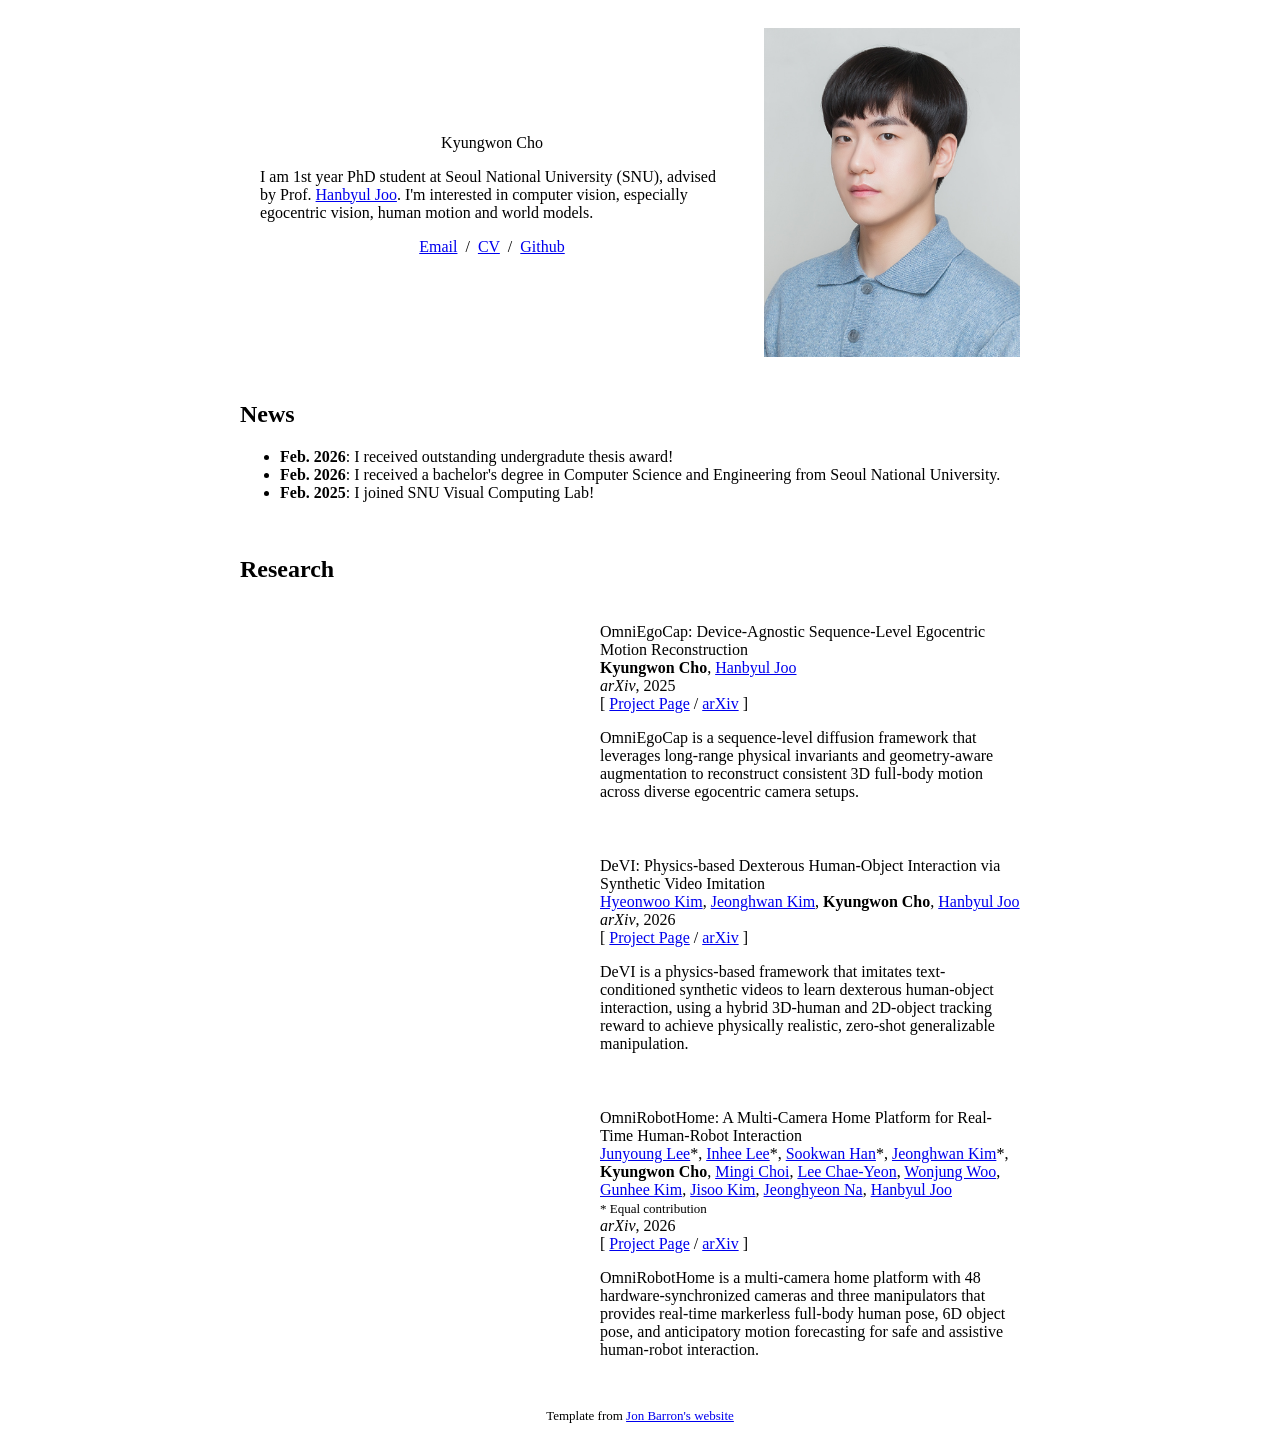
==== index.html @ 8368b90e "Add DeVI and OmniRobotHome to research Add two co-authored preprints (arXiv, 2026) with local teaser" ====
<!doctype html>
<html lang="en">
  <head>
    <meta http-equiv="Content-Type" content="text/html; charset=UTF-8" />

    <title>Kyungwon Cho</title>

    <meta name="author" content="Kyungwon Cho" />
    <meta name="viewport" content="width=device-width, initial-scale=1" />
    <link
      rel="shortcut icon"
      href="images/favicon/favicon.ico"
      type="image/x-icon"
    />
    <link rel="stylesheet" type="text/css" href="stylesheet.css" />
    <meta
      name="google-site-verification"
      content="S3HxSX9xMSOuVLsanDKnbXq0cvkMiFCRkz5KzjUDmPo"
    />

    <!-- Google tag (gtag.js) -->
    <script
      async
      src="https://www.googletagmanager.com/gtag/js?id=G-G4ESLVZ852"
    ></script>
    <script>
      window.dataLayer = window.dataLayer || [];
      function gtag() {
        dataLayer.push(arguments);
      }
      gtag("js", new Date());

      gtag("config", "G-G4ESLVZ852");
    </script>
  </head>

  <body>
    <table
      style="
        width: 100%;
        max-width: 800px;
        border: 0px;
        border-spacing: 0px;
        border-collapse: separate;
        margin-right: auto;
        margin-left: auto;
      "
    >
      <tbody>
        <tr style="padding: 0px">
          <td style="padding: 0px">
            <table
              style="
                width: 100%;
                border: 0px;
                border-spacing: 0px;
                border-collapse: separate;
                margin-right: auto;
                margin-left: auto;
              "
            >
              <tbody>
                <tr style="padding: 0px">
                  <td style="padding: 2.5%; width: 63%; vertical-align: middle">
                    <p class="name" style="text-align: center">Kyungwon Cho</p>
                    <p>
                      I am 1st year PhD student at Seoul National University
                      (SNU), advised by Prof.
                      <a href="https://jhugestar.github.io/">Hanbyul Joo</a>.
                      I'm interested in computer vision, especially egocentric
                      vision, human motion and world models.
                    </p>
                    <p style="text-align: center">
                      <a href="mailto:cscandkswon@snu.ac.kr">Email</a>
                      &nbsp;/&nbsp; <a href="data/CV.pdf">CV</a> &nbsp;/&nbsp;
                      <!-- <a href="https://scholar.google.com/citations?hl=en&user=jktWnL8AAAAJ">Scholar</a> &nbsp;/&nbsp; -->
                      <a href="https://github.com/KyungWonCho">Github</a>
                    </p>
                  </td>
                  <td style="padding: 2.5%; width: 37%; max-width: 37%">
                    <a href="images/KyungwonCho.jpg"
                      ><img
                        style="max-width: 100%"
                        alt="profile photo"
                        src="images/KyungwonCho.jpg"
                        class="hoverZoomLink"
                    /></a>
                  </td>
                </tr>
              </tbody>
            </table>

            <h2>News</h2>
            <ul>
              <li>
                <b>Feb. 2026</b>: I received outstanding undergradute thesis
                award!
              </li>
              <li>
                <b>Feb. 2026</b>: I received a bachelor's degree in Computer
                Science and Engineering from Seoul National University.
              </li>
              <li><b>Feb. 2025</b>: I joined SNU Visual Computing Lab!</li>
            </ul>
            <br />

            <h2>Research</h2>
            <table
              style="
                width: 100%;
                border: 0px;
                border-spacing: 0px;
                border-collapse: separate;
                margin-right: auto;
                margin-left: auto;
              "
            >
              <tr onmouseout="HaMoS_stop()" onmouseover="HaMoS_start()">
                <td style="padding: 20px; width: 25%; vertical-align: middle">
                  <video
                    autoplay
                    muted
                    loop
                    playsinline
                    style="
                      max-width: 300px;
                      border-style: none;
                      border-radius: 8px;
                    "
                  >
                    <source src="images/OmniEgoCap.mp4" type="video/mp4" />
                  </video>
                </td>
                <td style="padding: 20px; width: 75%; vertical-align: middle">
                  <papertitle
                    >OmniEgoCap: Device-Agnostic Sequence-Level Egocentric
                    Motion Reconstruction</papertitle
                  >
                  <br />
                  <strong>Kyungwon Cho</strong>,
                  <a href="https://jhugestar.github.io/">Hanbyul Joo</a>
                  <br />
                  <em>arXiv</em>, 2025<br />
                  [
                  <a href="https://kyungwoncho.github.io/OmniEgoCap"
                    >Project Page</a
                  >
                  /
                  <a href="https://arxiv.org/abs/2512.19283">arXiv</a>
                  ]
                  <br />
                  <p></p>
                  <p>
                    OmniEgoCap is a sequence-level diffusion framework that
                    leverages long-range physical invariants and geometry-aware
                    augmentation to reconstruct consistent 3D full-body motion
                    across diverse egocentric camera setups.
                  </p>
                </td>
              </tr>
              <tr>
                <td style="padding: 20px; width: 25%; vertical-align: middle">
                  <video
                    autoplay
                    muted
                    loop
                    playsinline
                    style="
                      max-width: 300px;
                      border-style: none;
                      border-radius: 8px;
                    "
                  >
                    <source src="images/DeVI.mp4" type="video/mp4" />
                  </video>
                </td>
                <td style="padding: 20px; width: 75%; vertical-align: middle">
                  <papertitle
                    >DeVI: Physics-based Dexterous Human-Object Interaction via
                    Synthetic Video Imitation</papertitle
                  >
                  <br />
                  <a href="https://www.sshowbiz.xyz/">Hyeonwoo Kim</a>,
                  <a href="https://canoneod.github.io/">Jeonghwan Kim</a>,
                  <strong>Kyungwon Cho</strong>,
                  <a href="https://jhugestar.github.io/">Hanbyul Joo</a>
                  <br />
                  <em>arXiv</em>, 2026<br />
                  [
                  <a href="https://snuvclab.github.io/devi/">Project Page</a>
                  /
                  <a href="https://arxiv.org/abs/2604.20841">arXiv</a>
                  ]
                  <br />
                  <p></p>
                  <p>
                    DeVI is a physics-based framework that imitates
                    text-conditioned synthetic videos to learn dexterous
                    human-object interaction, using a hybrid 3D-human and
                    2D-object tracking reward to achieve physically realistic,
                    zero-shot generalizable manipulation.
                  </p>
                </td>
              </tr>
              <tr>
                <td style="padding: 20px; width: 25%; vertical-align: middle">
                  <video
                    autoplay
                    muted
                    loop
                    playsinline
                    style="
                      max-width: 300px;
                      border-style: none;
                      border-radius: 8px;
                    "
                  >
                    <source src="images/OmniRobotHome.mp4" type="video/mp4" />
                  </video>
                </td>
                <td style="padding: 20px; width: 75%; vertical-align: middle">
                  <papertitle
                    >OmniRobotHome: A Multi-Camera Home Platform for Real-Time
                    Human-Robot Interaction</papertitle
                  >
                  <br />
                  <a href="https://junc0ng.github.io/">Junyoung Lee</a>*,
                  <a href="https://sulwon-0516.github.io/">Inhee Lee</a>*,
                  <a href="https://jellyheadandrew.github.io/">Sookwan Han</a>*,
                  <a href="https://canoneod.github.io/">Jeonghwan Kim</a>*,
                  <strong>Kyungwon Cho</strong>,
                  <a href="https://willi19.github.io/">Mingi Choi</a>,
                  <a href="https://chae0382.github.io/">Lee Chae-Yeon</a>,
                  <a href="https://wonjungwoo.github.io/">Wonjung Woo</a>,
                  <a href="https://gunhee1113.github.io/">Gunhee Kim</a>,
                  <a href="https://jlogkim.github.io/">Jisoo Kim</a>,
                  <a href="https://nagooon.github.io/">Jeonghyeon Na</a>,
                  <a href="https://jhugestar.github.io/">Hanbyul Joo</a>
                  <br />
                  <span style="font-size: small">* Equal contribution</span>
                  <br />
                  <em>arXiv</em>, 2026<br />
                  [
                  <a href="https://junc0ng.github.io/omnirobothome/"
                    >Project Page</a
                  >
                  /
                  <a href="https://arxiv.org/abs/2604.28197">arXiv</a>
                  ]
                  <br />
                  <p></p>
                  <p>
                    OmniRobotHome is a multi-camera home platform with 48
                    hardware-synchronized cameras and three manipulators that
                    provides real-time markerless full-body human pose, 6D
                    object pose, and anticipatory motion forecasting for safe
                    and assistive human-robot interaction.
                  </p>
                </td>
              </tr>
            </table>
          </td>
        </tr>
      </tbody>
    </table>

    <table
      style="
        width: 100%;
        border: 0px;
        border-spacing: 0px;
        border-collapse: separate;
        margin-right: auto;
        margin-left: auto;
      "
    >
      <tbody>
        <p style="text-align: center; font-size: small">
          Template from
          <a style="font-size: small" href="https://jonbarron.info"
            >Jon Barron's website</a
          >
        </p>
      </tbody>
    </table>
  </body>
</html>
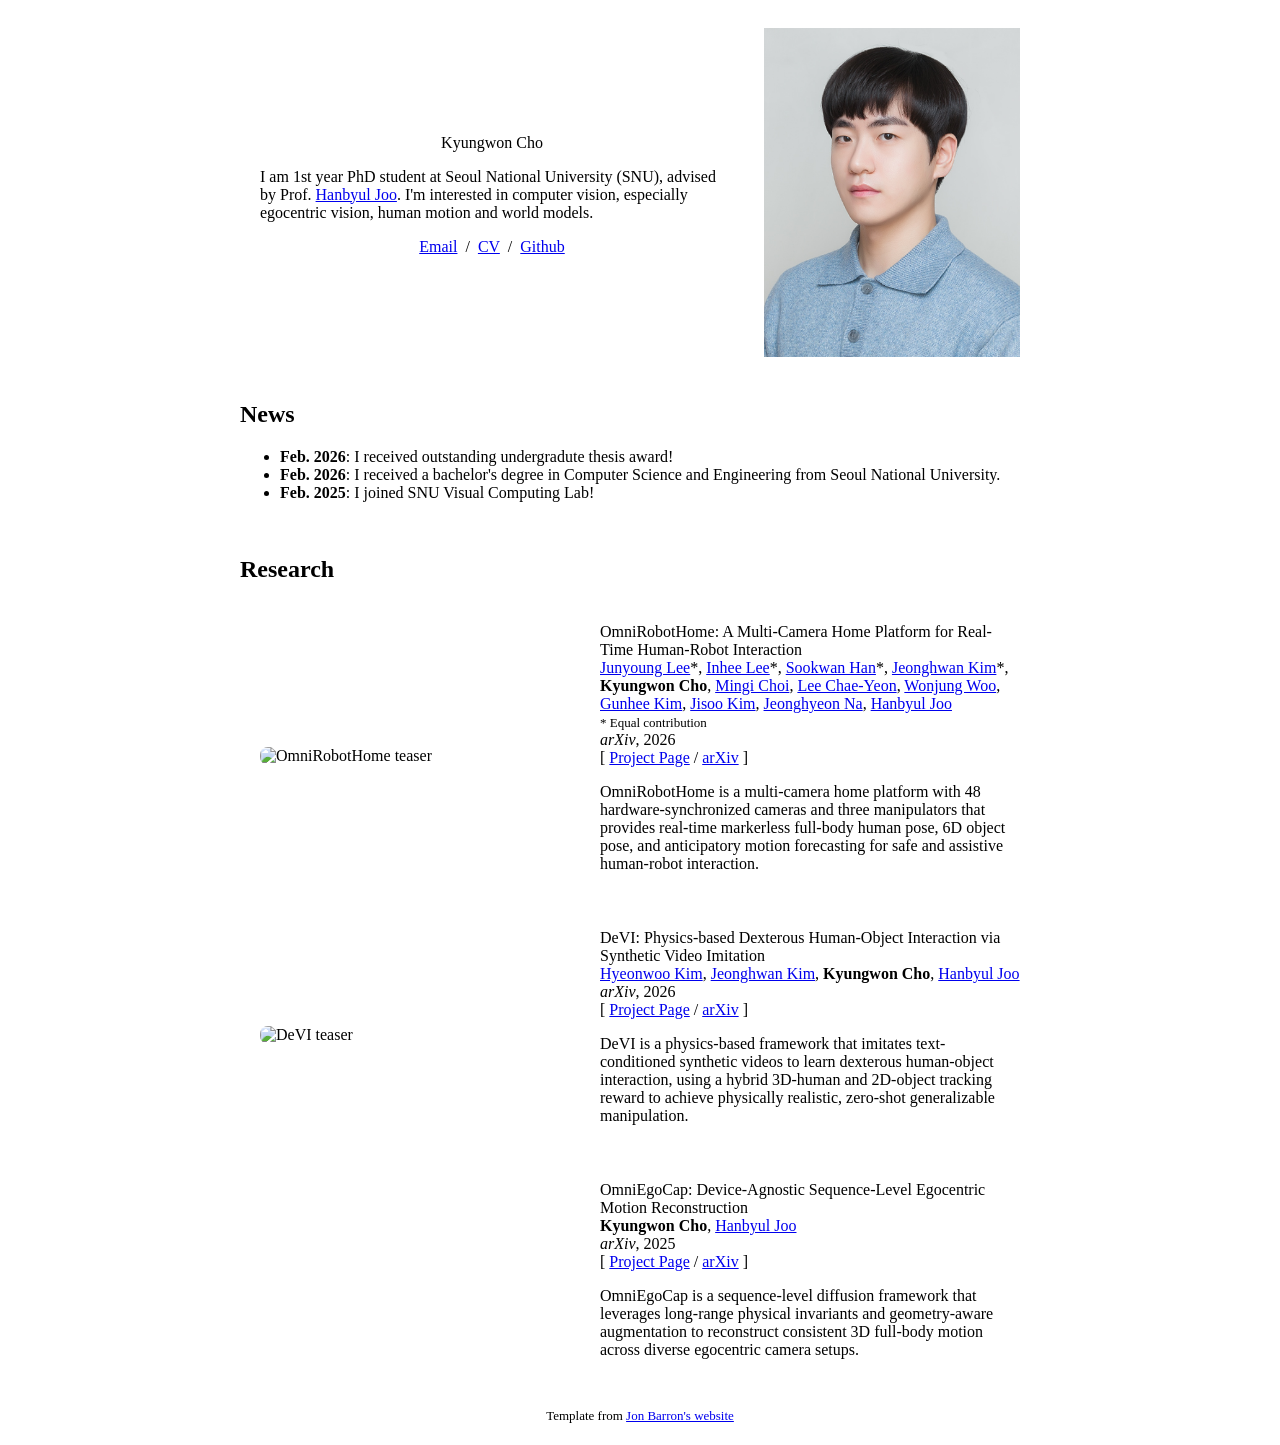
==== commit 6c731e6c: "Use authors' teaser GIFs and reverse-chronological order Replace DeVI/OmniRobotHome teasers with the" ====
--- a/index.html
+++ b/index.html
@@ -115,46 +115,95 @@
                 margin-left: auto;
               "
             >
-              <tr onmouseout="HaMoS_stop()" onmouseover="HaMoS_start()">
+              <tr>
                 <td style="padding: 20px; width: 25%; vertical-align: middle">
-                  <video
-                    autoplay
-                    muted
-                    loop
-                    playsinline
+                  <img
+                    src="images/OmniRobotHome.gif"
+                    alt="OmniRobotHome teaser"
                     style="
                       max-width: 300px;
                       border-style: none;
                       border-radius: 8px;
                     "
-                  >
-                    <source src="images/OmniEgoCap.mp4" type="video/mp4" />
-                  </video>
+                  />
                 </td>
                 <td style="padding: 20px; width: 75%; vertical-align: middle">
                   <papertitle
-                    >OmniEgoCap: Device-Agnostic Sequence-Level Egocentric
-                    Motion Reconstruction</papertitle
-                  >
-                  <br />
+                    >OmniRobotHome: A Multi-Camera Home Platform for Real-Time
+                    Human-Robot Interaction</papertitle
+                  >
+                  <br />
+                  <a href="https://junc0ng.github.io/">Junyoung Lee</a>*,
+                  <a href="https://sulwon-0516.github.io/">Inhee Lee</a>*,
+                  <a href="https://jellyheadandrew.github.io/">Sookwan Han</a>*,
+                  <a href="https://canoneod.github.io/">Jeonghwan Kim</a>*,
+                  <strong>Kyungwon Cho</strong>,
+                  <a href="https://willi19.github.io/">Mingi Choi</a>,
+                  <a href="https://chae0382.github.io/">Lee Chae-Yeon</a>,
+                  <a href="https://wonjungwoo.github.io/">Wonjung Woo</a>,
+                  <a href="https://gunhee1113.github.io/">Gunhee Kim</a>,
+                  <a href="https://jlogkim.github.io/">Jisoo Kim</a>,
+                  <a href="https://nagooon.github.io/">Jeonghyeon Na</a>,
+                  <a href="https://jhugestar.github.io/">Hanbyul Joo</a>
+                  <br />
+                  <span style="font-size: small">* Equal contribution</span>
+                  <br />
+                  <em>arXiv</em>, 2026<br />
+                  [
+                  <a href="https://junc0ng.github.io/omnirobothome/"
+                    >Project Page</a
+                  >
+                  /
+                  <a href="https://arxiv.org/abs/2604.28197">arXiv</a>
+                  ]
+                  <br />
+                  <p></p>
+                  <p>
+                    OmniRobotHome is a multi-camera home platform with 48
+                    hardware-synchronized cameras and three manipulators that
+                    provides real-time markerless full-body human pose, 6D
+                    object pose, and anticipatory motion forecasting for safe
+                    and assistive human-robot interaction.
+                  </p>
+                </td>
+              </tr>
+              <tr>
+                <td style="padding: 20px; width: 25%; vertical-align: middle">
+                  <img
+                    src="images/DeVI.gif"
+                    alt="DeVI teaser"
+                    style="
+                      max-width: 300px;
+                      border-style: none;
+                      border-radius: 8px;
+                    "
+                  />
+                </td>
+                <td style="padding: 20px; width: 75%; vertical-align: middle">
+                  <papertitle
+                    >DeVI: Physics-based Dexterous Human-Object Interaction via
+                    Synthetic Video Imitation</papertitle
+                  >
+                  <br />
+                  <a href="https://www.sshowbiz.xyz/">Hyeonwoo Kim</a>,
+                  <a href="https://canoneod.github.io/">Jeonghwan Kim</a>,
                   <strong>Kyungwon Cho</strong>,
                   <a href="https://jhugestar.github.io/">Hanbyul Joo</a>
                   <br />
-                  <em>arXiv</em>, 2025<br />
+                  <em>arXiv</em>, 2026<br />
                   [
-                  <a href="https://kyungwoncho.github.io/OmniEgoCap"
-                    >Project Page</a
-                  >
+                  <a href="https://snuvclab.github.io/devi/">Project Page</a>
                   /
-                  <a href="https://arxiv.org/abs/2512.19283">arXiv</a>
+                  <a href="https://arxiv.org/abs/2604.20841">arXiv</a>
                   ]
                   <br />
                   <p></p>
                   <p>
-                    OmniEgoCap is a sequence-level diffusion framework that
-                    leverages long-range physical invariants and geometry-aware
-                    augmentation to reconstruct consistent 3D full-body motion
-                    across diverse egocentric camera setups.
+                    DeVI is a physics-based framework that imitates
+                    text-conditioned synthetic videos to learn dexterous
+                    human-object interaction, using a hybrid 3D-human and
+                    2D-object tracking reward to achieve physically realistic,
+                    zero-shot generalizable manipulation.
                   </p>
                 </td>
               </tr>
@@ -171,90 +220,33 @@
                       border-radius: 8px;
                     "
                   >
-                    <source src="images/DeVI.mp4" type="video/mp4" />
+                    <source src="images/OmniEgoCap.mp4" type="video/mp4" />
                   </video>
                 </td>
                 <td style="padding: 20px; width: 75%; vertical-align: middle">
                   <papertitle
-                    >DeVI: Physics-based Dexterous Human-Object Interaction via
-                    Synthetic Video Imitation</papertitle
-                  >
-                  <br />
-                  <a href="https://www.sshowbiz.xyz/">Hyeonwoo Kim</a>,
-                  <a href="https://canoneod.github.io/">Jeonghwan Kim</a>,
+                    >OmniEgoCap: Device-Agnostic Sequence-Level Egocentric
+                    Motion Reconstruction</papertitle
+                  >
+                  <br />
                   <strong>Kyungwon Cho</strong>,
                   <a href="https://jhugestar.github.io/">Hanbyul Joo</a>
                   <br />
-                  <em>arXiv</em>, 2026<br />
+                  <em>arXiv</em>, 2025<br />
                   [
-                  <a href="https://snuvclab.github.io/devi/">Project Page</a>
+                  <a href="https://kyungwoncho.github.io/OmniEgoCap"
+                    >Project Page</a
+                  >
                   /
-                  <a href="https://arxiv.org/abs/2604.20841">arXiv</a>
+                  <a href="https://arxiv.org/abs/2512.19283">arXiv</a>
                   ]
                   <br />
                   <p></p>
                   <p>
-                    DeVI is a physics-based framework that imitates
-                    text-conditioned synthetic videos to learn dexterous
-                    human-object interaction, using a hybrid 3D-human and
-                    2D-object tracking reward to achieve physically realistic,
-                    zero-shot generalizable manipulation.
-                  </p>
-                </td>
-              </tr>
-              <tr>
-                <td style="padding: 20px; width: 25%; vertical-align: middle">
-                  <video
-                    autoplay
-                    muted
-                    loop
-                    playsinline
-                    style="
-                      max-width: 300px;
-                      border-style: none;
-                      border-radius: 8px;
-                    "
-                  >
-                    <source src="images/OmniRobotHome.mp4" type="video/mp4" />
-                  </video>
-                </td>
-                <td style="padding: 20px; width: 75%; vertical-align: middle">
-                  <papertitle
-                    >OmniRobotHome: A Multi-Camera Home Platform for Real-Time
-                    Human-Robot Interaction</papertitle
-                  >
-                  <br />
-                  <a href="https://junc0ng.github.io/">Junyoung Lee</a>*,
-                  <a href="https://sulwon-0516.github.io/">Inhee Lee</a>*,
-                  <a href="https://jellyheadandrew.github.io/">Sookwan Han</a>*,
-                  <a href="https://canoneod.github.io/">Jeonghwan Kim</a>*,
-                  <strong>Kyungwon Cho</strong>,
-                  <a href="https://willi19.github.io/">Mingi Choi</a>,
-                  <a href="https://chae0382.github.io/">Lee Chae-Yeon</a>,
-                  <a href="https://wonjungwoo.github.io/">Wonjung Woo</a>,
-                  <a href="https://gunhee1113.github.io/">Gunhee Kim</a>,
-                  <a href="https://jlogkim.github.io/">Jisoo Kim</a>,
-                  <a href="https://nagooon.github.io/">Jeonghyeon Na</a>,
-                  <a href="https://jhugestar.github.io/">Hanbyul Joo</a>
-                  <br />
-                  <span style="font-size: small">* Equal contribution</span>
-                  <br />
-                  <em>arXiv</em>, 2026<br />
-                  [
-                  <a href="https://junc0ng.github.io/omnirobothome/"
-                    >Project Page</a
-                  >
-                  /
-                  <a href="https://arxiv.org/abs/2604.28197">arXiv</a>
-                  ]
-                  <br />
-                  <p></p>
-                  <p>
-                    OmniRobotHome is a multi-camera home platform with 48
-                    hardware-synchronized cameras and three manipulators that
-                    provides real-time markerless full-body human pose, 6D
-                    object pose, and anticipatory motion forecasting for safe
-                    and assistive human-robot interaction.
+                    OmniEgoCap is a sequence-level diffusion framework that
+                    leverages long-range physical invariants and geometry-aware
+                    augmentation to reconstruct consistent 3D full-body motion
+                    across diverse egocentric camera setups.
                   </p>
                 </td>
               </tr>
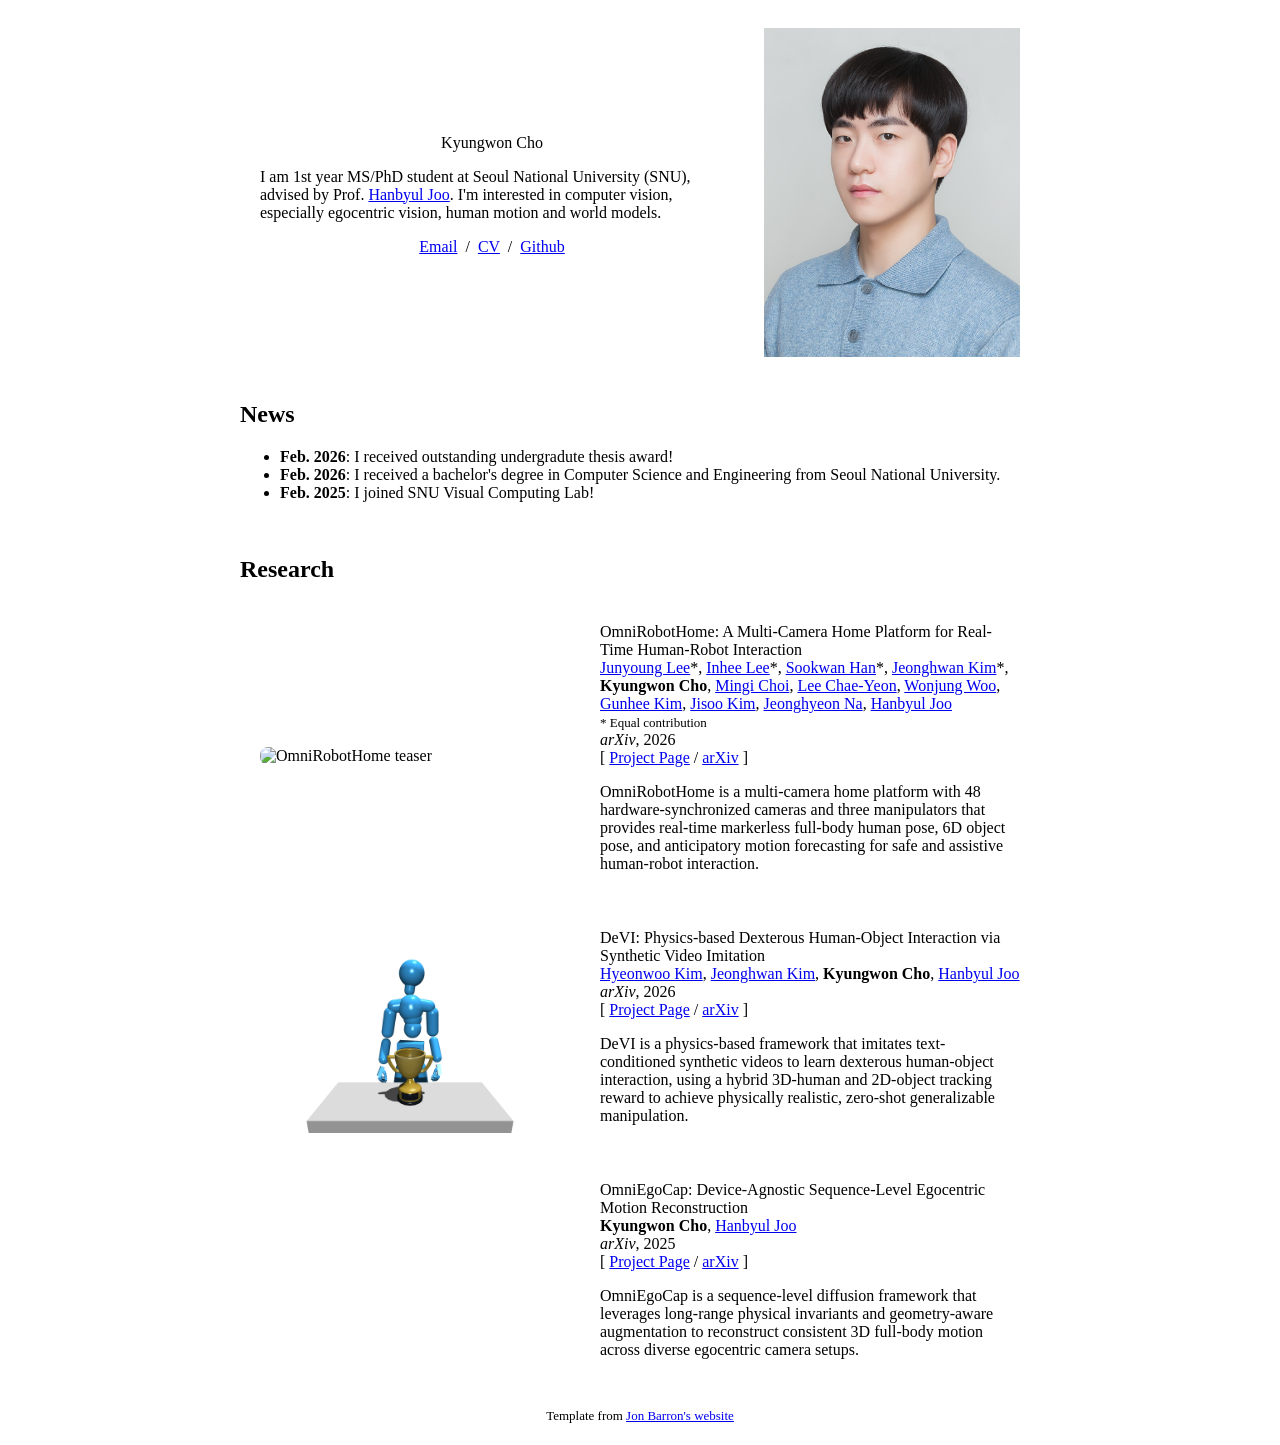
==== commit dc8a4769: "index.html 업데이트" ====
--- a/index.html
+++ b/index.html
@@ -64,7 +64,7 @@
                   <td style="padding: 2.5%; width: 63%; vertical-align: middle">
                     <p class="name" style="text-align: center">Kyungwon Cho</p>
                     <p>
-                      I am 1st year PhD student at Seoul National University
+                      I am 1st year MS/PhD student at Seoul National University
                       (SNU), advised by Prof.
                       <a href="https://jhugestar.github.io/">Hanbyul Joo</a>.
                       I'm interested in computer vision, especially egocentric
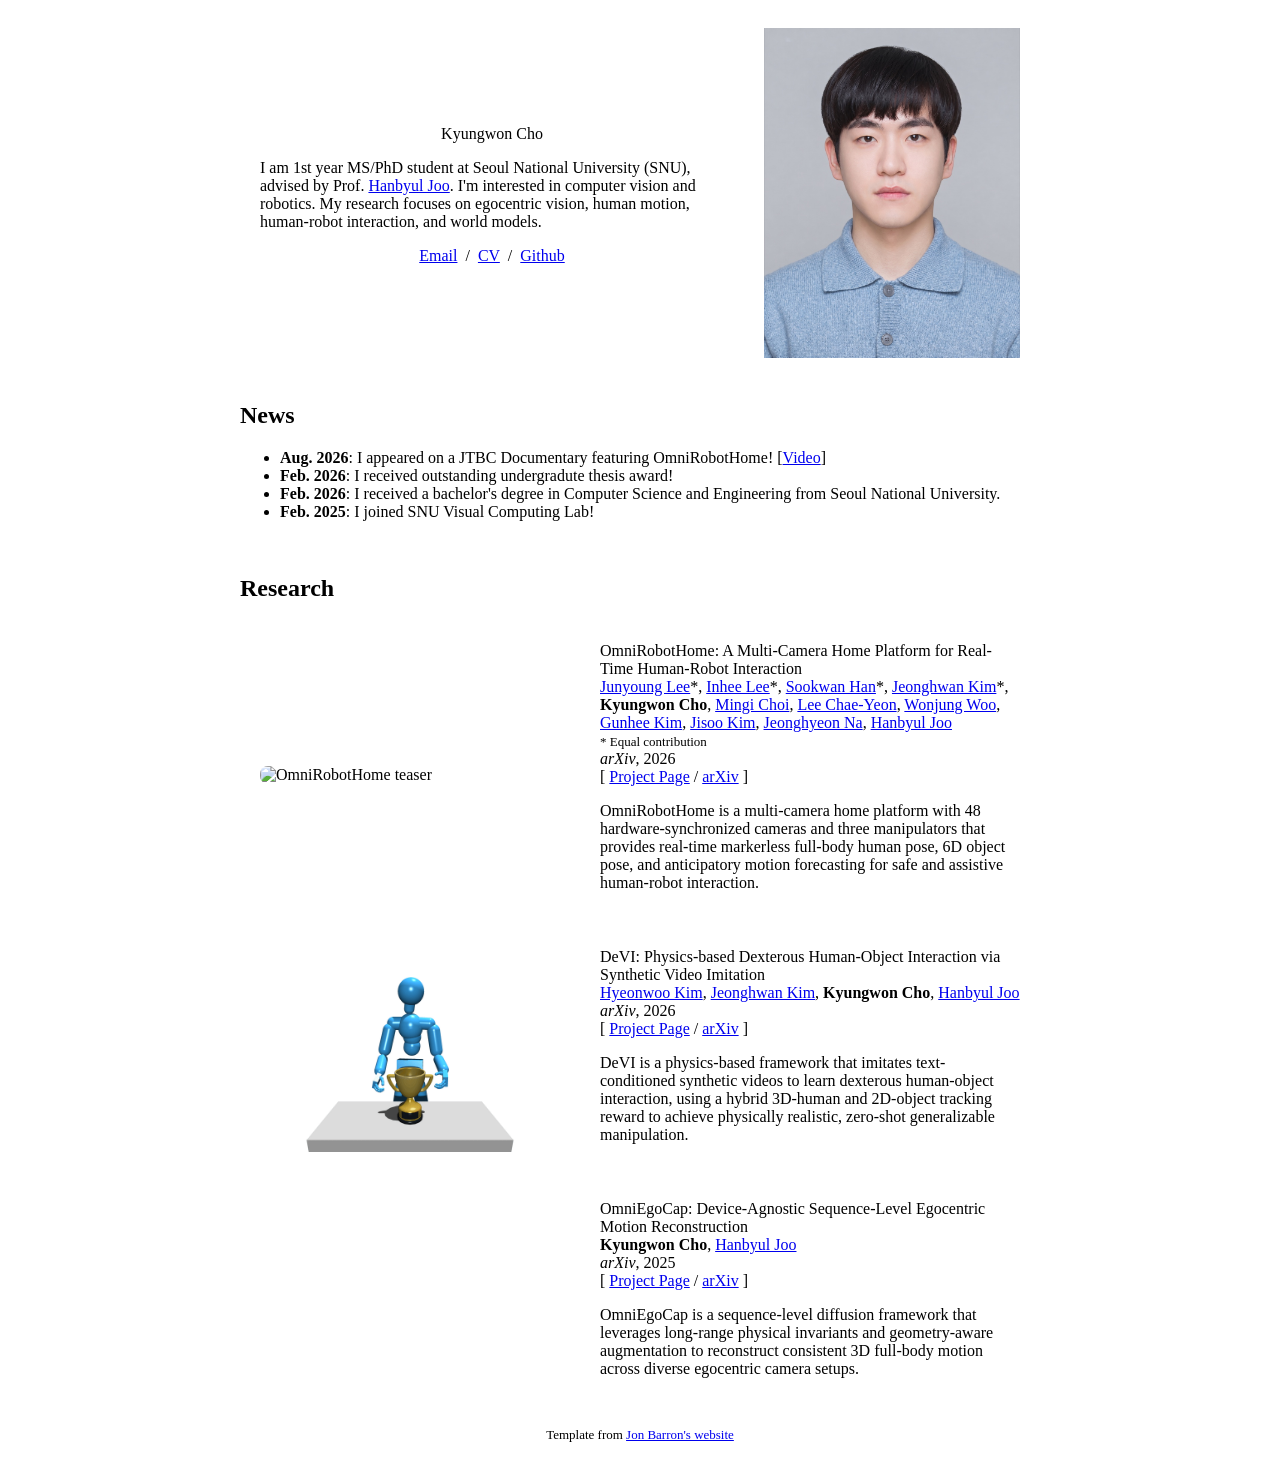
==== commit b4bf39e1: "update CV" ====
--- a/index.html
+++ b/index.html
@@ -67,8 +67,9 @@
                       I am 1st year MS/PhD student at Seoul National University
                       (SNU), advised by Prof.
                       <a href="https://jhugestar.github.io/">Hanbyul Joo</a>.
-                      I'm interested in computer vision, especially egocentric
-                      vision, human motion and world models.
+                      I'm interested in computer vision and robotics.
+                      My research focuses on egocentric vision, human motion,
+                      human-robot interaction, and world models.
                     </p>
                     <p style="text-align: center">
                       <a href="mailto:cscandkswon@snu.ac.kr">Email</a>
@@ -92,6 +93,11 @@
 
             <h2>News</h2>
             <ul>
+              <li>
+                <b>Aug. 2026</b>: I appeared on a JTBC Documentary featuring
+                OmniRobotHome!
+                [<a href="https://www.youtube.com/watch?v=rhQsB5vjb7A">Video</a>]
+              </li>
               <li>
                 <b>Feb. 2026</b>: I received outstanding undergradute thesis
                 award!
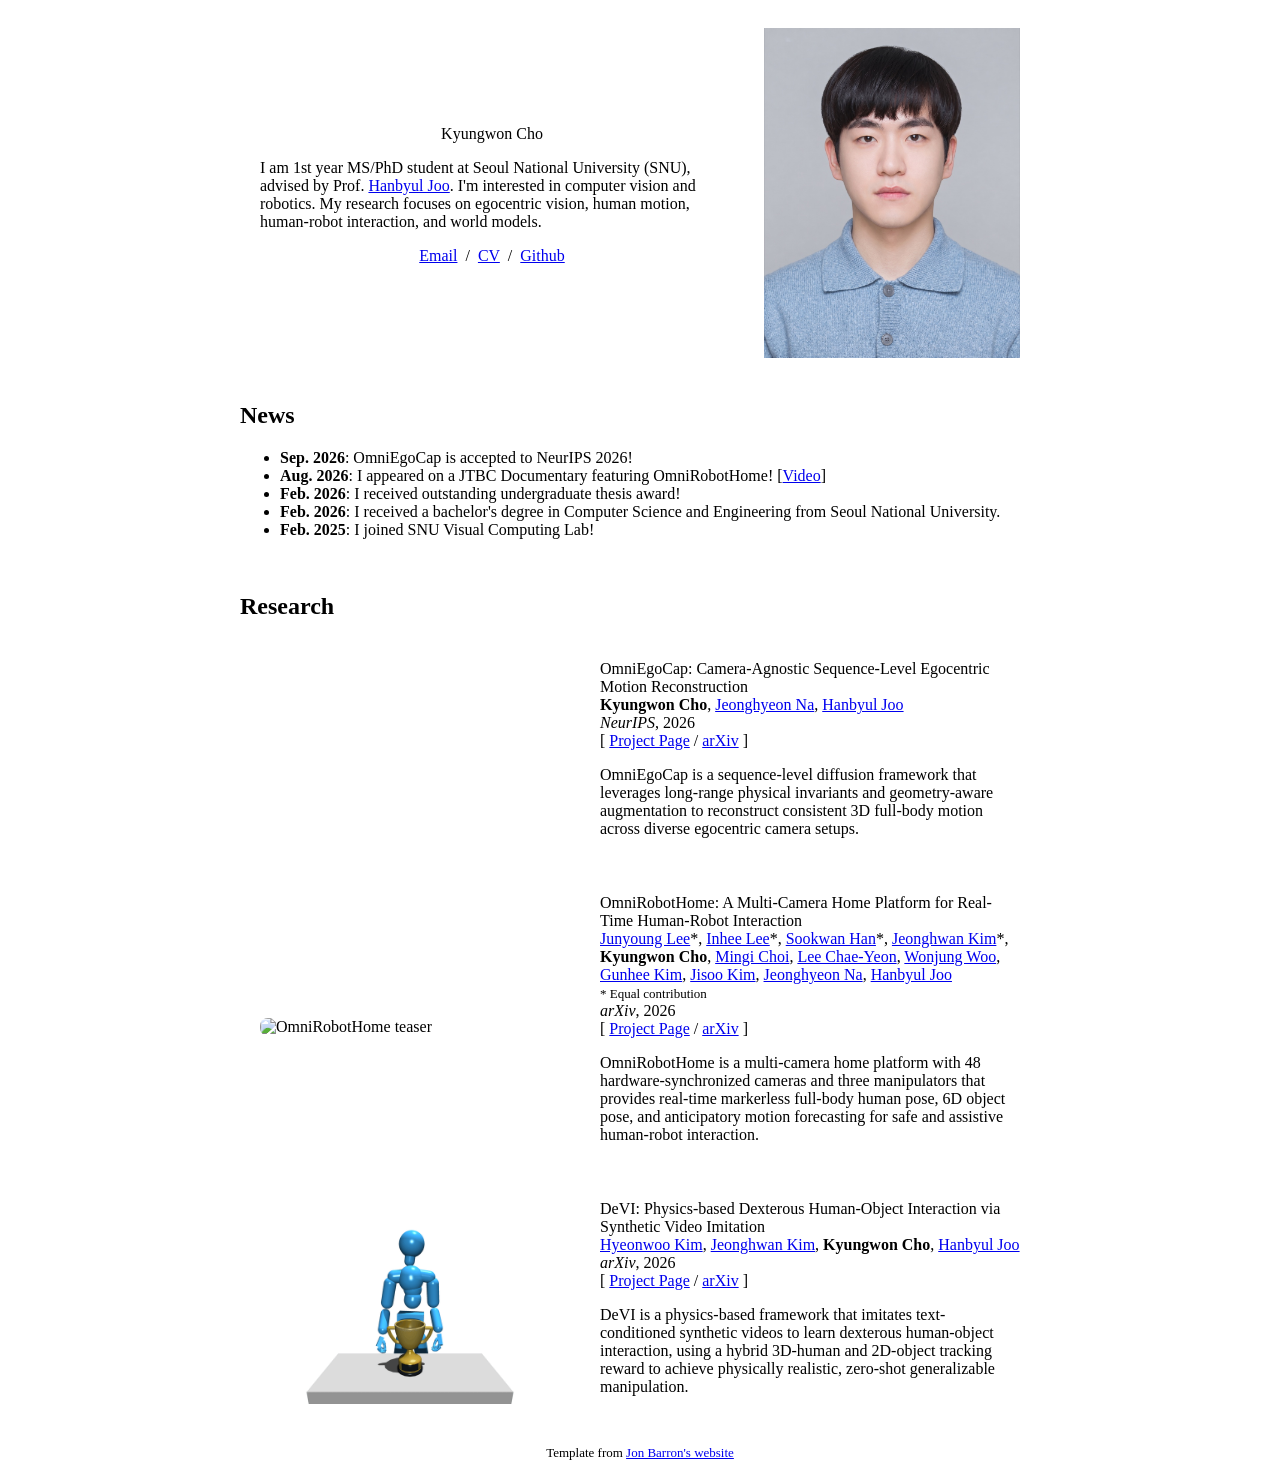
==== commit 8eaf05dd: "OmniEgoCap NeurIPS 2026, update CV" ====
--- a/index.html
+++ b/index.html
@@ -94,12 +94,15 @@
             <h2>News</h2>
             <ul>
               <li>
+                <b>Sep. 2026</b>: OmniEgoCap is accepted to NeurIPS 2026!
+              </li>
+              <li>
                 <b>Aug. 2026</b>: I appeared on a JTBC Documentary featuring
                 OmniRobotHome!
                 [<a href="https://www.youtube.com/watch?v=rhQsB5vjb7A">Video</a>]
               </li>
               <li>
-                <b>Feb. 2026</b>: I received outstanding undergradute thesis
+                <b>Feb. 2026</b>: I received outstanding undergraduate thesis
                 award!
               </li>
               <li>
@@ -123,6 +126,50 @@
             >
               <tr>
                 <td style="padding: 20px; width: 25%; vertical-align: middle">
+                  <video
+                    autoplay
+                    muted
+                    loop
+                    playsinline
+                    style="
+                      max-width: 300px;
+                      border-style: none;
+                      border-radius: 8px;
+                    "
+                  >
+                    <source src="images/OmniEgoCap.mp4" type="video/mp4" />
+                  </video>
+                </td>
+                <td style="padding: 20px; width: 75%; vertical-align: middle">
+                  <papertitle
+                    >OmniEgoCap: Camera-Agnostic Sequence-Level Egocentric
+                    Motion Reconstruction</papertitle
+                  >
+                  <br />
+                  <strong>Kyungwon Cho</strong>,
+                  <a href="https://nagooon.github.io/">Jeonghyeon Na</a>,
+                  <a href="https://jhugestar.github.io/">Hanbyul Joo</a>
+                  <br />
+                  <em>NeurIPS</em>, 2026<br />
+                  [
+                  <a href="https://kyungwoncho.github.io/OmniEgoCap"
+                    >Project Page</a
+                  >
+                  /
+                  <a href="https://arxiv.org/abs/2512.19283">arXiv</a>
+                  ]
+                  <br />
+                  <p></p>
+                  <p>
+                    OmniEgoCap is a sequence-level diffusion framework that
+                    leverages long-range physical invariants and geometry-aware
+                    augmentation to reconstruct consistent 3D full-body motion
+                    across diverse egocentric camera setups.
+                  </p>
+                </td>
+              </tr>
+              <tr>
+                <td style="padding: 20px; width: 25%; vertical-align: middle">
                   <img
                     src="images/OmniRobotHome.gif"
                     alt="OmniRobotHome teaser"
@@ -210,49 +257,6 @@
                     human-object interaction, using a hybrid 3D-human and
                     2D-object tracking reward to achieve physically realistic,
                     zero-shot generalizable manipulation.
-                  </p>
-                </td>
-              </tr>
-              <tr>
-                <td style="padding: 20px; width: 25%; vertical-align: middle">
-                  <video
-                    autoplay
-                    muted
-                    loop
-                    playsinline
-                    style="
-                      max-width: 300px;
-                      border-style: none;
-                      border-radius: 8px;
-                    "
-                  >
-                    <source src="images/OmniEgoCap.mp4" type="video/mp4" />
-                  </video>
-                </td>
-                <td style="padding: 20px; width: 75%; vertical-align: middle">
-                  <papertitle
-                    >OmniEgoCap: Device-Agnostic Sequence-Level Egocentric
-                    Motion Reconstruction</papertitle
-                  >
-                  <br />
-                  <strong>Kyungwon Cho</strong>,
-                  <a href="https://jhugestar.github.io/">Hanbyul Joo</a>
-                  <br />
-                  <em>arXiv</em>, 2025<br />
-                  [
-                  <a href="https://kyungwoncho.github.io/OmniEgoCap"
-                    >Project Page</a
-                  >
-                  /
-                  <a href="https://arxiv.org/abs/2512.19283">arXiv</a>
-                  ]
-                  <br />
-                  <p></p>
-                  <p>
-                    OmniEgoCap is a sequence-level diffusion framework that
-                    leverages long-range physical invariants and geometry-aware
-                    augmentation to reconstruct consistent 3D full-body motion
-                    across diverse egocentric camera setups.
                   </p>
                 </td>
               </tr>
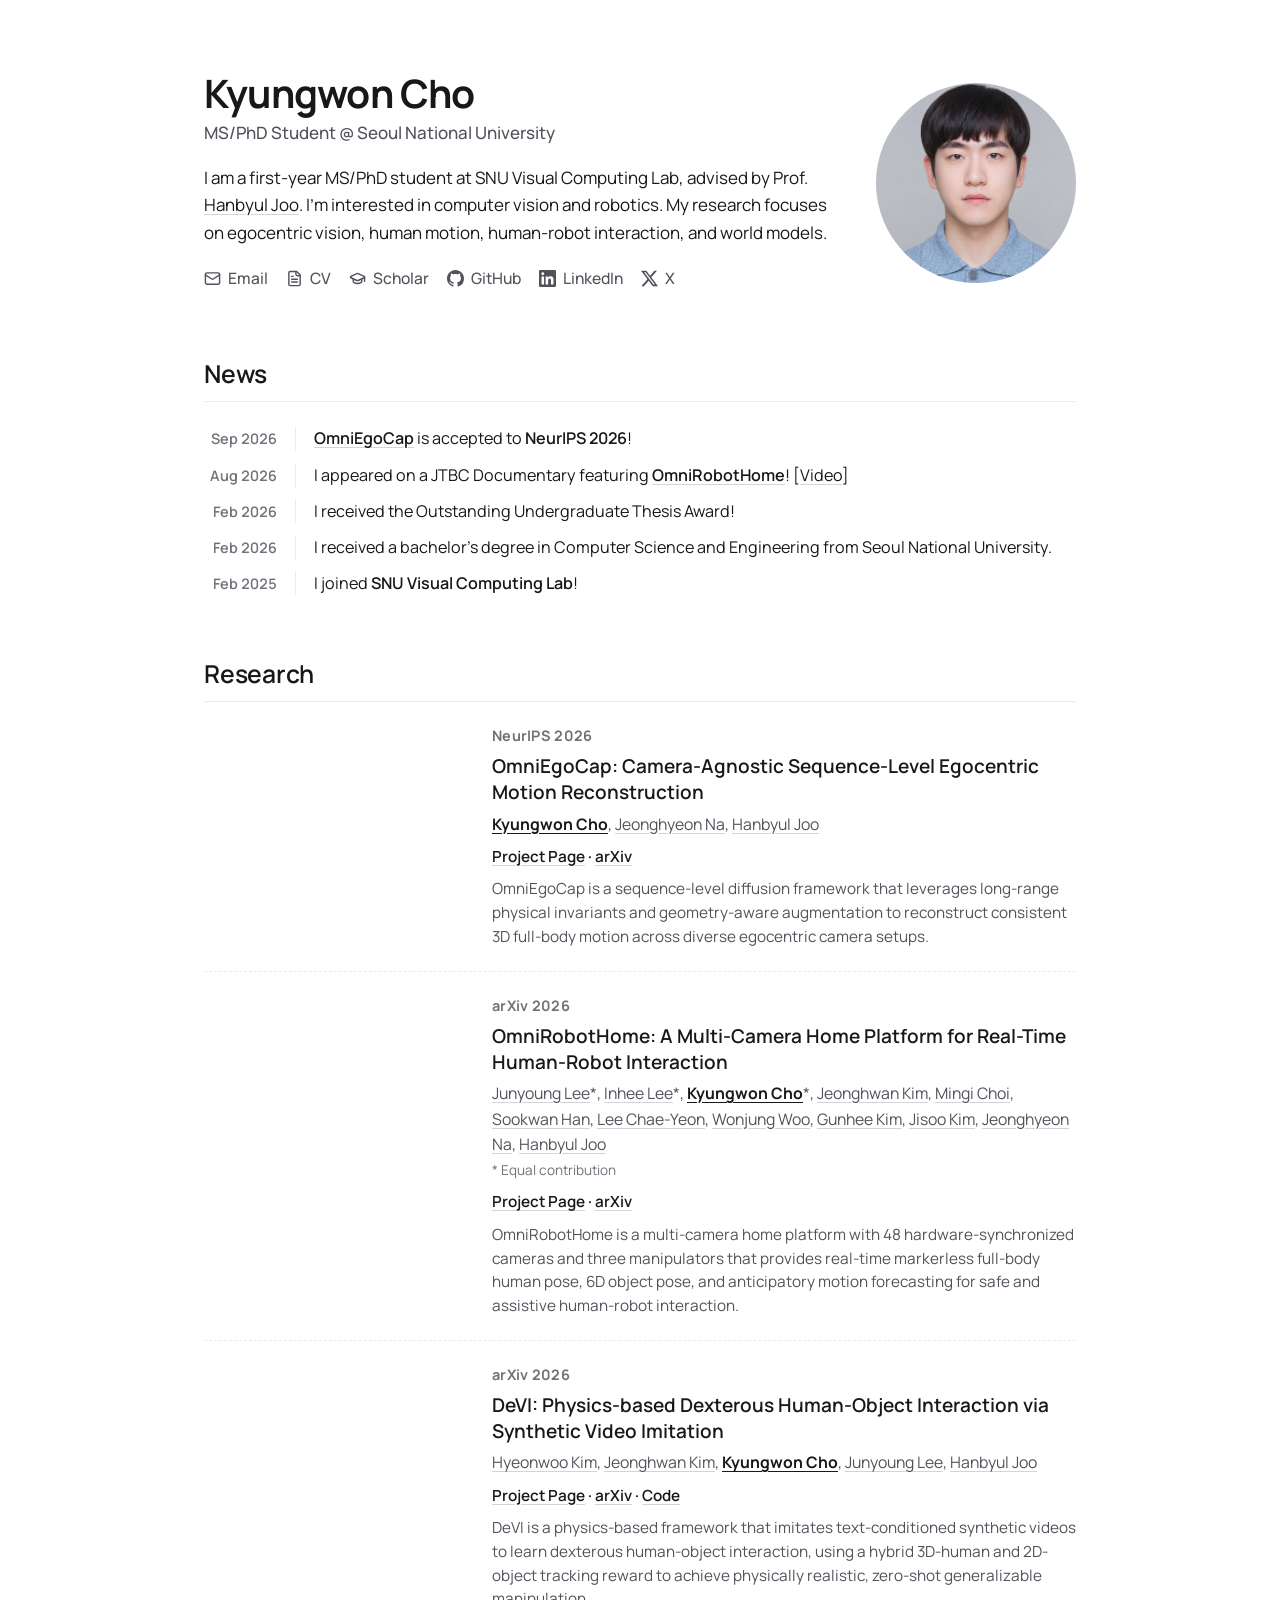
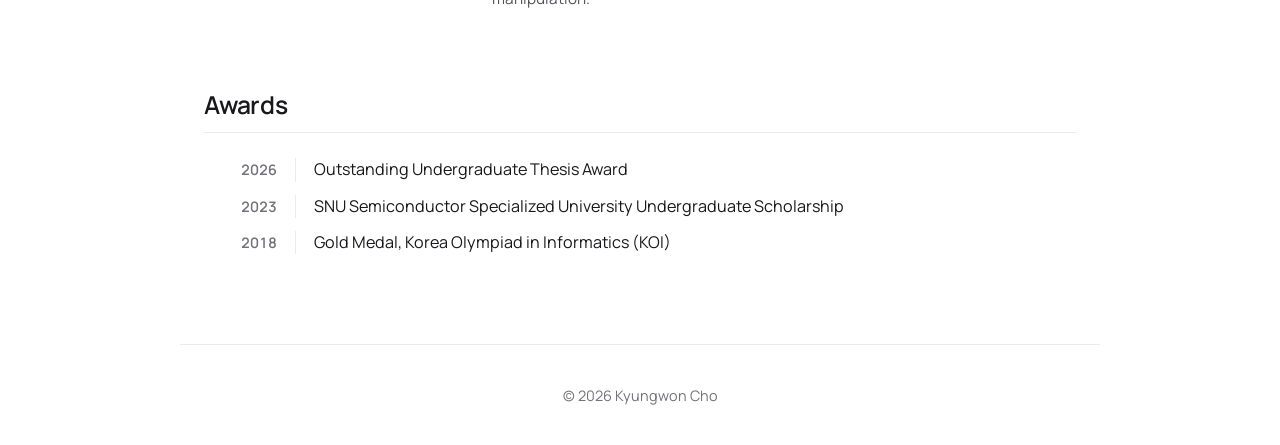
==== commit a54c3e1c: "Redesign homepage; add awards, links, SEO, compressed teasers; update OmniRobotHome/DeVI authors Co-" ====
--- a/index.html
+++ b/index.html
@@ -1,16 +1,72 @@
 <!doctype html>
 <html lang="en">
   <head>
-    <meta http-equiv="Content-Type" content="text/html; charset=UTF-8" />
+    <meta charset="UTF-8" />
+    <meta name="viewport" content="width=device-width, initial-scale=1" />
 
     <title>Kyungwon Cho</title>
 
     <meta name="author" content="Kyungwon Cho" />
-    <meta name="viewport" content="width=device-width, initial-scale=1" />
+    <meta
+      name="description"
+      content="Kyungwon Cho is an MS/PhD student at Seoul National University, advised by Prof. Hanbyul Joo, working on egocentric vision, human motion, human-robot interaction, and world models."
+    />
+    <link rel="canonical" href="https://kyungwoncho.github.io/" />
+    <meta name="color-scheme" content="light dark" />
+    <meta name="theme-color" content="#ffffff" media="(prefers-color-scheme: light)" />
+    <meta name="theme-color" content="#111113" media="(prefers-color-scheme: dark)" />
+
+    <!-- Link previews (KakaoTalk, Slack, X, ...) -->
+    <meta property="og:type" content="profile" />
+    <meta property="og:site_name" content="Kyungwon Cho" />
+    <meta property="og:title" content="Kyungwon Cho" />
+    <meta
+      property="og:description"
+      content="MS/PhD student at Seoul National University, advised by Prof. Hanbyul Joo. Egocentric vision, human motion, human-robot interaction, and world models."
+    />
+    <meta property="og:url" content="https://kyungwoncho.github.io/" />
+    <meta
+      property="og:image"
+      content="https://kyungwoncho.github.io/images/KyungwonCho.jpg"
+    />
+    <meta property="og:image:alt" content="Photo of Kyungwon Cho" />
+    <meta name="twitter:card" content="summary" />
+    <meta name="twitter:creator" content="@kyungwon__cho" />
+
+    <script type="application/ld+json">
+      {
+        "@context": "https://schema.org",
+        "@type": "Person",
+        "name": "Kyungwon Cho",
+        "url": "https://kyungwoncho.github.io/",
+        "image": "https://kyungwoncho.github.io/images/KyungwonCho.jpg",
+        "jobTitle": "MS/PhD Student",
+        "affiliation": {
+          "@type": "CollegeOrUniversity",
+          "name": "Seoul National University"
+        },
+        "sameAs": [
+          "https://scholar.google.com/citations?user=PZb6v9cAAAAJ",
+          "https://github.com/KyungWonCho",
+          "https://www.linkedin.com/in/kyungwon-cho-873331298/",
+          "https://x.com/kyungwon__cho"
+        ]
+      }
+    </script>
+
     <link
       rel="shortcut icon"
       href="images/favicon/favicon.ico"
       type="image/x-icon"
+    />
+    <link rel="icon" type="image/png" sizes="32x32" href="images/favicon/favicon-32x32.png" />
+    <link rel="icon" type="image/png" sizes="16x16" href="images/favicon/favicon-16x16.png" />
+    <link rel="apple-touch-icon" sizes="180x180" href="images/favicon/apple-touch-icon.png" />
+    <link rel="preconnect" href="https://fonts.googleapis.com" />
+    <link rel="preconnect" href="https://fonts.gstatic.com" crossorigin />
+    <link
+      rel="stylesheet"
+      href="https://fonts.googleapis.com/css2?family=Manrope:wght@400;500;600;700&display=swap"
     />
     <link rel="stylesheet" type="text/css" href="stylesheet.css" />
     <meta
@@ -35,255 +91,195 @@
   </head>
 
   <body>
-    <table
-      style="
-        width: 100%;
-        max-width: 800px;
-        border: 0px;
-        border-spacing: 0px;
-        border-collapse: separate;
-        margin-right: auto;
-        margin-left: auto;
-      "
-    >
-      <tbody>
-        <tr style="padding: 0px">
-          <td style="padding: 0px">
-            <table
-              style="
-                width: 100%;
-                border: 0px;
-                border-spacing: 0px;
-                border-collapse: separate;
-                margin-right: auto;
-                margin-left: auto;
-              "
-            >
-              <tbody>
-                <tr style="padding: 0px">
-                  <td style="padding: 2.5%; width: 63%; vertical-align: middle">
-                    <p class="name" style="text-align: center">Kyungwon Cho</p>
-                    <p>
-                      I am 1st year MS/PhD student at Seoul National University
-                      (SNU), advised by Prof.
-                      <a href="https://jhugestar.github.io/">Hanbyul Joo</a>.
-                      I'm interested in computer vision and robotics.
-                      My research focuses on egocentric vision, human motion,
-                      human-robot interaction, and world models.
-                    </p>
-                    <p style="text-align: center">
-                      <a href="mailto:cscandkswon@snu.ac.kr">Email</a>
-                      &nbsp;/&nbsp; <a href="data/CV.pdf">CV</a> &nbsp;/&nbsp;
-                      <!-- <a href="https://scholar.google.com/citations?hl=en&user=jktWnL8AAAAJ">Scholar</a> &nbsp;/&nbsp; -->
-                      <a href="https://github.com/KyungWonCho">Github</a>
-                    </p>
-                  </td>
-                  <td style="padding: 2.5%; width: 37%; max-width: 37%">
-                    <a href="images/KyungwonCho.jpg"
-                      ><img
-                        style="max-width: 100%"
-                        alt="profile photo"
-                        src="images/KyungwonCho.jpg"
-                        class="hoverZoomLink"
-                    /></a>
-                  </td>
-                </tr>
-              </tbody>
-            </table>
-
-            <h2>News</h2>
-            <ul>
-              <li>
-                <b>Sep. 2026</b>: OmniEgoCap is accepted to NeurIPS 2026!
-              </li>
-              <li>
-                <b>Aug. 2026</b>: I appeared on a JTBC Documentary featuring
-                OmniRobotHome!
-                [<a href="https://www.youtube.com/watch?v=rhQsB5vjb7A">Video</a>]
-              </li>
-              <li>
-                <b>Feb. 2026</b>: I received outstanding undergraduate thesis
-                award!
-              </li>
-              <li>
-                <b>Feb. 2026</b>: I received a bachelor's degree in Computer
-                Science and Engineering from Seoul National University.
-              </li>
-              <li><b>Feb. 2025</b>: I joined SNU Visual Computing Lab!</li>
-            </ul>
-            <br />
-
-            <h2>Research</h2>
-            <table
-              style="
-                width: 100%;
-                border: 0px;
-                border-spacing: 0px;
-                border-collapse: separate;
-                margin-right: auto;
-                margin-left: auto;
-              "
-            >
-              <tr>
-                <td style="padding: 20px; width: 25%; vertical-align: middle">
-                  <video
-                    autoplay
-                    muted
-                    loop
-                    playsinline
-                    style="
-                      max-width: 300px;
-                      border-style: none;
-                      border-radius: 8px;
-                    "
-                  >
-                    <source src="images/OmniEgoCap.mp4" type="video/mp4" />
-                  </video>
-                </td>
-                <td style="padding: 20px; width: 75%; vertical-align: middle">
-                  <papertitle
-                    >OmniEgoCap: Camera-Agnostic Sequence-Level Egocentric
-                    Motion Reconstruction</papertitle
-                  >
-                  <br />
-                  <strong>Kyungwon Cho</strong>,
-                  <a href="https://nagooon.github.io/">Jeonghyeon Na</a>,
-                  <a href="https://jhugestar.github.io/">Hanbyul Joo</a>
-                  <br />
-                  <em>NeurIPS</em>, 2026<br />
-                  [
-                  <a href="https://kyungwoncho.github.io/OmniEgoCap"
-                    >Project Page</a
-                  >
-                  /
-                  <a href="https://arxiv.org/abs/2512.19283">arXiv</a>
-                  ]
-                  <br />
-                  <p></p>
-                  <p>
-                    OmniEgoCap is a sequence-level diffusion framework that
-                    leverages long-range physical invariants and geometry-aware
-                    augmentation to reconstruct consistent 3D full-body motion
-                    across diverse egocentric camera setups.
-                  </p>
-                </td>
-              </tr>
-              <tr>
-                <td style="padding: 20px; width: 25%; vertical-align: middle">
-                  <img
-                    src="images/OmniRobotHome.gif"
-                    alt="OmniRobotHome teaser"
-                    style="
-                      max-width: 300px;
-                      border-style: none;
-                      border-radius: 8px;
-                    "
-                  />
-                </td>
-                <td style="padding: 20px; width: 75%; vertical-align: middle">
-                  <papertitle
-                    >OmniRobotHome: A Multi-Camera Home Platform for Real-Time
-                    Human-Robot Interaction</papertitle
-                  >
-                  <br />
-                  <a href="https://junc0ng.github.io/">Junyoung Lee</a>*,
-                  <a href="https://sulwon-0516.github.io/">Inhee Lee</a>*,
-                  <a href="https://jellyheadandrew.github.io/">Sookwan Han</a>*,
-                  <a href="https://canoneod.github.io/">Jeonghwan Kim</a>*,
-                  <strong>Kyungwon Cho</strong>,
-                  <a href="https://willi19.github.io/">Mingi Choi</a>,
-                  <a href="https://chae0382.github.io/">Lee Chae-Yeon</a>,
-                  <a href="https://wonjungwoo.github.io/">Wonjung Woo</a>,
-                  <a href="https://gunhee1113.github.io/">Gunhee Kim</a>,
-                  <a href="https://jlogkim.github.io/">Jisoo Kim</a>,
-                  <a href="https://nagooon.github.io/">Jeonghyeon Na</a>,
-                  <a href="https://jhugestar.github.io/">Hanbyul Joo</a>
-                  <br />
-                  <span style="font-size: small">* Equal contribution</span>
-                  <br />
-                  <em>arXiv</em>, 2026<br />
-                  [
-                  <a href="https://junc0ng.github.io/omnirobothome/"
-                    >Project Page</a
-                  >
-                  /
-                  <a href="https://arxiv.org/abs/2604.28197">arXiv</a>
-                  ]
-                  <br />
-                  <p></p>
-                  <p>
-                    OmniRobotHome is a multi-camera home platform with 48
-                    hardware-synchronized cameras and three manipulators that
-                    provides real-time markerless full-body human pose, 6D
-                    object pose, and anticipatory motion forecasting for safe
-                    and assistive human-robot interaction.
-                  </p>
-                </td>
-              </tr>
-              <tr>
-                <td style="padding: 20px; width: 25%; vertical-align: middle">
-                  <img
-                    src="images/DeVI.gif"
-                    alt="DeVI teaser"
-                    style="
-                      max-width: 300px;
-                      border-style: none;
-                      border-radius: 8px;
-                    "
-                  />
-                </td>
-                <td style="padding: 20px; width: 75%; vertical-align: middle">
-                  <papertitle
-                    >DeVI: Physics-based Dexterous Human-Object Interaction via
-                    Synthetic Video Imitation</papertitle
-                  >
-                  <br />
-                  <a href="https://www.sshowbiz.xyz/">Hyeonwoo Kim</a>,
-                  <a href="https://canoneod.github.io/">Jeonghwan Kim</a>,
-                  <strong>Kyungwon Cho</strong>,
-                  <a href="https://jhugestar.github.io/">Hanbyul Joo</a>
-                  <br />
-                  <em>arXiv</em>, 2026<br />
-                  [
-                  <a href="https://snuvclab.github.io/devi/">Project Page</a>
-                  /
-                  <a href="https://arxiv.org/abs/2604.20841">arXiv</a>
-                  ]
-                  <br />
-                  <p></p>
-                  <p>
-                    DeVI is a physics-based framework that imitates
-                    text-conditioned synthetic videos to learn dexterous
-                    human-object interaction, using a hybrid 3D-human and
-                    2D-object tracking reward to achieve physically realistic,
-                    zero-shot generalizable manipulation.
-                  </p>
-                </td>
-              </tr>
-            </table>
-          </td>
-        </tr>
-      </tbody>
-    </table>
-
-    <table
-      style="
-        width: 100%;
-        border: 0px;
-        border-spacing: 0px;
-        border-collapse: separate;
-        margin-right: auto;
-        margin-left: auto;
-      "
-    >
-      <tbody>
-        <p style="text-align: center; font-size: small">
-          Template from
-          <a style="font-size: small" href="https://jonbarron.info"
-            >Jon Barron's website</a
-          >
-        </p>
-      </tbody>
-    </table>
+    <main class="container">
+      <header class="hero">
+        <div>
+          <h1 class="hero-name">Kyungwon Cho</h1>
+          <p class="hero-subtitle">MS/PhD Student @ Seoul National University</p>
+          <p class="hero-bio">
+            I am a first-year MS/PhD student at
+            SNU Visual Computing Lab,
+            advised by Prof.
+            <a href="https://jhugestar.github.io/">Hanbyul Joo</a>. I'm
+            interested in computer vision and robotics. My research focuses on
+            egocentric vision, human motion, human-robot interaction, and world
+            models.
+          </p>
+          <ul class="hero-icons">
+            <li><a href="mailto:cscandkswon@snu.ac.kr"><svg class="icon" viewBox="0 0 24 24" fill="none" stroke="currentColor" stroke-width="2" stroke-linecap="round" stroke-linejoin="round" aria-hidden="true"><rect x="2" y="4" width="20" height="16" rx="2"/><path d="m22 7-8.97 5.7a1.94 1.94 0 0 1-2.06 0L2 7"/></svg>Email</a></li>
+            <li><a href="data/CV.pdf"><svg class="icon" viewBox="0 0 24 24" fill="none" stroke="currentColor" stroke-width="2" stroke-linecap="round" stroke-linejoin="round" aria-hidden="true"><path d="M15 2H6a2 2 0 0 0-2 2v16a2 2 0 0 0 2 2h12a2 2 0 0 0 2-2V7Z"/><path d="M14 2v4a2 2 0 0 0 2 2h4"/><path d="M16 13H8"/><path d="M16 17H8"/><path d="M10 9H8"/></svg>CV</a></li>
+            <li><a href="https://scholar.google.com/citations?user=PZb6v9cAAAAJ&amp;hl=en"><svg class="icon" viewBox="0 0 24 24" fill="none" stroke="currentColor" stroke-width="2" stroke-linecap="round" stroke-linejoin="round" aria-hidden="true"><path d="M21.42 10.922a1 1 0 0 0-.019-1.838L12.83 5.18a2 2 0 0 0-1.66 0L2.6 9.08a1 1 0 0 0 0 1.832l8.57 3.908a2 2 0 0 0 1.66 0z"/><path d="M22 10v6"/><path d="M6 12.5V16a6 3 0 0 0 12 0v-3.5"/></svg>Scholar</a></li>
+            <li><a href="https://github.com/KyungWonCho"><svg class="icon" viewBox="0 0 16 16" fill="currentColor" aria-hidden="true"><path d="M8 0C3.58 0 0 3.58 0 8c0 3.54 2.29 6.53 5.47 7.59.4.07.55-.17.55-.38 0-.19-.01-.82-.01-1.49-2.01.37-2.53-.49-2.69-.94-.09-.23-.48-.94-.82-1.13-.28-.15-.68-.52-.01-.53.63-.01 1.08.58 1.23.82.72 1.21 1.87.87 2.33.66.07-.52.28-.87.51-1.07-1.78-.2-3.64-.89-3.64-3.95 0-.87.31-1.59.82-2.15-.08-.2-.36-1.02.08-2.12 0 0 .67-.21 2.2.82.64-.18 1.32-.27 2-.27.68 0 1.36.09 2 .27 1.53-1.04 2.2-.82 2.2-.82.44 1.1.16 1.92.08 2.12.51.56.82 1.27.82 2.15 0 3.07-1.87 3.75-3.65 3.95.29.25.54.73.54 1.48 0 1.07-.01 1.93-.01 2.2 0 .21.15.46.55.38A8.013 8.013 0 0016 8c0-4.42-3.58-8-8-8z"/></svg>GitHub</a></li>
+            <li><a href="https://www.linkedin.com/in/kyungwon-cho-873331298/"><svg class="icon" viewBox="0 0 24 24" fill="currentColor" aria-hidden="true"><path d="M20.447 20.452h-3.554v-5.569c0-1.328-.027-3.037-1.852-3.037-1.853 0-2.136 1.445-2.136 2.939v5.667H9.351V9h3.414v1.561h.046c.477-.9 1.637-1.85 3.37-1.85 3.601 0 4.267 2.37 4.267 5.455v6.286zM5.337 7.433c-1.144 0-2.063-.926-2.063-2.065 0-1.138.92-2.063 2.063-2.063 1.14 0 2.064.925 2.064 2.063 0 1.139-.925 2.065-2.064 2.065zm1.782 13.019H3.555V9h3.564v11.452zM22.225 0H1.771C.792 0 0 .774 0 1.729v20.542C0 23.227.792 24 1.771 24h20.451C23.2 24 24 23.227 24 22.271V1.729C24 .774 23.2 0 22.222 0h.003z"/></svg>LinkedIn</a></li>
+            <li><a href="https://x.com/kyungwon__cho"><svg class="icon" viewBox="0 0 24 24" fill="currentColor" aria-hidden="true"><path d="M18.901 1.153h3.68l-8.04 9.19L24 22.846h-7.406l-5.8-7.584-6.638 7.584H.474l8.6-9.83L0 1.154h7.594l5.243 6.932ZM17.61 20.644h2.039L6.486 3.24H4.298Z"/></svg>X</a></li>
+          </ul>
+        </div>
+        <img class="hero-avatar" src="images/KyungwonCho.jpg" alt="Kyungwon Cho" width="200" height="200" />
+      </header>
+
+      <section class="section">
+        <h2 class="section-title">News</h2>
+        <ul class="timeline">
+          <li class="timeline-item">
+            <span class="timeline-date">Sep 2026</span>
+            <span class="timeline-text"><a href="https://kyungwoncho.github.io/OmniEgoCap"><b>OmniEgoCap</b></a> is accepted to <b>NeurIPS 2026</b>!</span>
+          </li>
+          <li class="timeline-item">
+            <span class="timeline-date">Aug 2026</span>
+            <span class="timeline-text">I appeared on a JTBC Documentary featuring
+              <a href="https://junc0ng.github.io/omnirobothome/"><b>OmniRobotHome</b></a>!
+              [<a href="https://www.youtube.com/watch?v=rhQsB5vjb7A">Video</a>]</span>
+          </li>
+          <li class="timeline-item">
+            <span class="timeline-date">Feb 2026</span>
+            <span class="timeline-text">I received the Outstanding Undergraduate Thesis Award!</span>
+          </li>
+          <li class="timeline-item">
+            <span class="timeline-date">Feb 2026</span>
+            <span class="timeline-text">I received a bachelor's degree in Computer Science and
+              Engineering from Seoul National University.</span>
+          </li>
+          <li class="timeline-item">
+            <span class="timeline-date">Feb 2025</span>
+            <span class="timeline-text">I joined <b>SNU Visual Computing Lab</b>!</span>
+          </li>
+        </ul>
+      </section>
+
+      <section class="section">
+        <h2 class="section-title">Research</h2>
+        <ol class="publications">
+          <li class="pub">
+            <div class="pub-media">
+              <video autoplay muted loop playsinline width="640" height="360" aria-label="OmniEgoCap teaser">
+                <source src="images/thumbs/OmniEgoCap.mp4" type="video/mp4" />
+              </video>
+            </div>
+            <div>
+              <p class="pub-venue"><span>NeurIPS 2026</span></p>
+              <h3 class="pub-title">
+                OmniEgoCap: Camera-Agnostic Sequence-Level Egocentric Motion
+                Reconstruction
+              </h3>
+              <p class="pub-authors">
+                <span class="me">Kyungwon Cho</span>,
+                <a href="https://nagooon.github.io/">Jeonghyeon Na</a>,
+                <a href="https://jhugestar.github.io/">Hanbyul Joo</a>
+              </p>
+              <p class="pub-links">
+                <a href="https://kyungwoncho.github.io/OmniEgoCap">Project Page</a>
+                &middot;
+                <a href="https://arxiv.org/abs/2512.19283">arXiv</a>
+              </p>
+              <p class="pub-summary">
+                OmniEgoCap is a sequence-level diffusion framework that leverages
+                long-range physical invariants and geometry-aware augmentation to
+                reconstruct consistent 3D full-body motion across diverse
+                egocentric camera setups.
+              </p>
+            </div>
+          </li>
+
+          <li class="pub">
+            <div class="pub-media">
+              <video autoplay muted loop playsinline width="600" height="338" aria-label="OmniRobotHome teaser">
+                <source src="images/thumbs/OmniRobotHome.mp4" type="video/mp4" />
+              </video>
+            </div>
+            <div>
+              <p class="pub-venue"><span>arXiv 2026</span></p>
+              <h3 class="pub-title">
+                OmniRobotHome: A Multi-Camera Home Platform for Real-Time
+                Human-Robot Interaction
+              </h3>
+              <p class="pub-authors">
+                <a href="https://junc0ng.github.io/">Junyoung Lee</a>*,
+                <a href="https://sulwon-0516.github.io/">Inhee Lee</a>*,
+                <span class="me">Kyungwon Cho</span>*,
+                <a href="https://canoneod.github.io/">Jeonghwan Kim</a>,
+                <a href="https://willi19.github.io/">Mingi Choi</a>,
+                <a href="https://jellyheadandrew.github.io/">Sookwan Han</a>,
+                <a href="https://chae0382.github.io/">Lee Chae-Yeon</a>,
+                <a href="https://wonjungwoo.github.io/">Wonjung Woo</a>,
+                <a href="https://gunhee1113.github.io/">Gunhee Kim</a>,
+                <a href="https://jlogkim.github.io/">Jisoo Kim</a>,
+                <a href="https://nagooon.github.io/">Jeonghyeon Na</a>,
+                <a href="https://jhugestar.github.io/">Hanbyul Joo</a>
+                <br /><span class="pub-note">* Equal contribution</span>
+              </p>
+              <p class="pub-links">
+                <a href="https://junc0ng.github.io/omnirobothome/">Project Page</a>
+                &middot;
+                <a href="https://arxiv.org/abs/2604.28197">arXiv</a>
+              </p>
+              <p class="pub-summary">
+                OmniRobotHome is a multi-camera home platform with 48
+                hardware-synchronized cameras and three manipulators that
+                provides real-time markerless full-body human pose, 6D object
+                pose, and anticipatory motion forecasting for safe and assistive
+                human-robot interaction.
+              </p>
+            </div>
+          </li>
+
+          <li class="pub">
+            <div class="pub-media">
+              <video autoplay muted loop playsinline width="640" height="426" aria-label="DeVI teaser">
+                <source src="images/thumbs/DeVI.mp4" type="video/mp4" />
+              </video>
+            </div>
+            <div>
+              <p class="pub-venue"><span>arXiv 2026</span></p>
+              <h3 class="pub-title">
+                DeVI: Physics-based Dexterous Human-Object Interaction via
+                Synthetic Video Imitation
+              </h3>
+              <p class="pub-authors">
+                <a href="https://www.sshowbiz.xyz/">Hyeonwoo Kim</a>,
+                <a href="https://canoneod.github.io/">Jeonghwan Kim</a>,
+                <span class="me">Kyungwon Cho</span>,
+                <a href="https://junc0ng.github.io/">Junyoung Lee</a>,
+                <a href="https://jhugestar.github.io/">Hanbyul Joo</a>
+              </p>
+              <p class="pub-links">
+                <a href="https://snuvclab.github.io/devi/">Project Page</a>
+                &middot;
+                <a href="https://arxiv.org/abs/2604.20841">arXiv</a>
+                &middot;
+                <a href="https://github.com/snuvclab/devi">Code</a>
+              </p>
+              <p class="pub-summary">
+                DeVI is a physics-based framework that imitates text-conditioned
+                synthetic videos to learn dexterous human-object interaction,
+                using a hybrid 3D-human and 2D-object tracking reward to achieve
+                physically realistic, zero-shot generalizable manipulation.
+              </p>
+            </div>
+          </li>
+        </ol>
+      </section>
+
+      <section class="section">
+        <h2 class="section-title">Awards</h2>
+        <ul class="timeline">
+          <li class="timeline-item">
+            <span class="timeline-date">2026</span>
+            <span class="timeline-text">Outstanding Undergraduate Thesis Award</span>
+          </li>
+          <li class="timeline-item">
+            <span class="timeline-date">2023</span>
+            <span class="timeline-text">SNU Semiconductor Specialized University Undergraduate Scholarship</span>
+          </li>
+          <li class="timeline-item">
+            <span class="timeline-date">2018</span>
+            <span class="timeline-text">Gold Medal, Korea Olympiad in Informatics (KOI)</span>
+          </li>
+        </ul>
+      </section>
+    </main>
+
+    <footer class="site-footer">
+      <p>&copy; 2026 Kyungwon Cho</p>
+    </footer>
   </body>
 </html>
--- a/stylesheet.css
+++ b/stylesheet.css
@@ -0,0 +1,309 @@
+:root {
+  --fg: #18181b;
+  --fg-soft: #52525b;
+  --fg-muted: #71717a;
+  --bg: #ffffff;
+  --border: #ebebee;
+  --underline: #d4d4d8;
+  --radius: 8px;
+}
+
+@media (prefers-color-scheme: dark) {
+  :root {
+    --fg: #f4f4f5;
+    --fg-soft: #b4b4bb;
+    --fg-muted: #8b8b94;
+    --bg: #111113;
+    --border: #26262b;
+    --underline: #4a4a52;
+  }
+}
+
+* {
+  box-sizing: border-box;
+}
+
+html {
+  font-size: 17px;
+}
+
+body {
+  margin: 0;
+  font-family: "Manrope", -apple-system, BlinkMacSystemFont, "Segoe UI", sans-serif;
+  font-size: 1rem;
+  line-height: 1.6;
+  color: var(--fg);
+  background: var(--bg);
+  -webkit-font-smoothing: antialiased;
+}
+
+a {
+  color: var(--fg);
+  text-decoration: underline;
+  text-decoration-color: var(--underline);
+  text-underline-offset: 3px;
+  transition: text-decoration-color 0.15s ease;
+}
+
+a:hover {
+  text-decoration-color: currentColor;
+}
+
+.container {
+  max-width: 920px;
+  margin: 0 auto;
+  padding: 72px 24px 32px;
+}
+
+/* Hero */
+.hero {
+  display: grid;
+  grid-template-columns: minmax(0, 1fr) 200px;
+  gap: 44px;
+  align-items: center;
+  margin-bottom: 60px;
+}
+
+.hero-name {
+  margin: 0 0 4px;
+  font-size: 2.3rem;
+  font-weight: 700;
+  line-height: 1.1;
+  letter-spacing: -0.02em;
+}
+
+.hero-subtitle {
+  margin: 0 0 18px;
+  color: var(--fg-soft);
+  font-weight: 500;
+}
+
+.hero-bio {
+  margin: 0 0 20px;
+}
+
+.hero-icons {
+  display: flex;
+  flex-wrap: wrap;
+  gap: 10px 18px;
+  margin: 0;
+  padding: 0;
+  list-style: none;
+}
+
+.hero-icons a {
+  display: inline-flex;
+  align-items: center;
+  gap: 7px;
+  color: var(--fg-soft);
+  font-size: 0.92rem;
+  font-weight: 500;
+  text-decoration: none;
+  transition: color 0.15s ease, transform 0.15s ease;
+}
+
+.hero-icons a:hover {
+  color: var(--fg);
+  transform: translateY(-2px);
+}
+
+.icon {
+  width: 17px;
+  height: 17px;
+  flex: 0 0 17px;
+}
+
+.hero-avatar {
+  display: block;
+  width: 200px;
+  height: 200px;
+  object-fit: cover;
+  object-position: 50% 22%;
+  border-radius: 50%;
+}
+
+/* Sections */
+.section {
+  margin: 0 0 52px;
+}
+
+.section-title {
+  margin: 0 0 18px;
+  padding-bottom: 8px;
+  border-bottom: 1px solid var(--border);
+  font-size: 1.45rem;
+  font-weight: 600;
+  letter-spacing: -0.01em;
+}
+
+/* News, Awards */
+.timeline {
+  margin: 0;
+  padding: 0;
+  list-style: none;
+}
+
+.timeline-item {
+  display: grid;
+  grid-template-columns: 92px minmax(0, 1fr);
+  align-items: baseline;
+  padding: 6px 0;
+}
+
+.timeline-date {
+  padding-right: 18px;
+  border-right: 1px solid var(--border);
+  text-align: right;
+  color: var(--fg-muted);
+  font-size: 0.85rem;
+  font-weight: 600;
+  font-variant-numeric: tabular-nums;
+  white-space: nowrap;
+}
+
+.timeline-text {
+  padding-left: 18px;
+  font-size: 0.95rem;
+  line-height: 1.5;
+}
+
+.timeline-text b {
+  font-weight: 600;
+}
+
+/* Publications */
+.publications {
+  margin: 0;
+  padding: 0;
+  list-style: none;
+}
+
+.pub {
+  display: grid;
+  grid-template-columns: 260px minmax(0, 1fr);
+  gap: 28px;
+  padding: 22px 0;
+  border-bottom: 1px dashed var(--border);
+}
+
+.pub:first-child {
+  padding-top: 4px;
+}
+
+.pub:last-child {
+  border-bottom: 0;
+}
+
+.pub-media img,
+.pub-media video {
+  display: block;
+  width: 100%;
+  height: auto;
+  border-radius: var(--radius);
+}
+
+.pub-venue {
+  display: flex;
+  flex-wrap: wrap;
+  align-items: center;
+  gap: 8px;
+  margin: 0 0 6px;
+  color: var(--fg-muted);
+  font-size: 0.85rem;
+  font-weight: 700;
+  letter-spacing: 0.02em;
+}
+
+.pub-title {
+  margin: 0 0 6px;
+  font-size: 1.12rem;
+  font-weight: 600;
+  line-height: 1.38;
+}
+
+.pub-authors {
+  margin: 0 0 8px;
+  color: var(--fg-soft);
+  font-size: 0.93rem;
+}
+
+.pub-authors a {
+  color: var(--fg-soft);
+}
+
+.pub-authors .me {
+  color: var(--fg);
+  font-weight: 700;
+  text-decoration: underline;
+  text-decoration-color: currentColor;
+  text-underline-offset: 3px;
+}
+
+.pub-note {
+  color: var(--fg-muted);
+  font-size: 0.8rem;
+}
+
+.pub-links {
+  margin: 0 0 8px;
+  font-size: 0.9rem;
+  font-weight: 600;
+}
+
+.pub-summary {
+  margin: 0;
+  color: var(--fg-soft);
+  font-size: 0.9rem;
+  line-height: 1.55;
+}
+
+.site-footer {
+  max-width: 920px;
+  margin: 0 auto;
+  padding: 24px;
+  border-top: 1px solid var(--border);
+  text-align: center;
+  color: var(--fg-muted);
+  font-size: 0.85rem;
+}
+
+@media (max-width: 720px) {
+  .container {
+    padding: 40px 16px 24px;
+  }
+
+  .hero {
+    grid-template-columns: 1fr;
+    gap: 20px;
+    margin-bottom: 44px;
+  }
+
+  .hero-avatar {
+    order: -1;
+    width: 140px;
+    height: 140px;
+  }
+
+  .hero-name {
+    font-size: 1.9rem;
+  }
+
+  .timeline-item {
+    grid-template-columns: 78px minmax(0, 1fr);
+  }
+
+  .timeline-date {
+    padding-right: 12px;
+    font-size: 0.78rem;
+  }
+
+  .timeline-text {
+    padding-left: 12px;
+    font-size: 0.9rem;
+  }
+
+  .pub {
+    grid-template-columns: 1fr;
+    gap: 14px;
+  }
+}
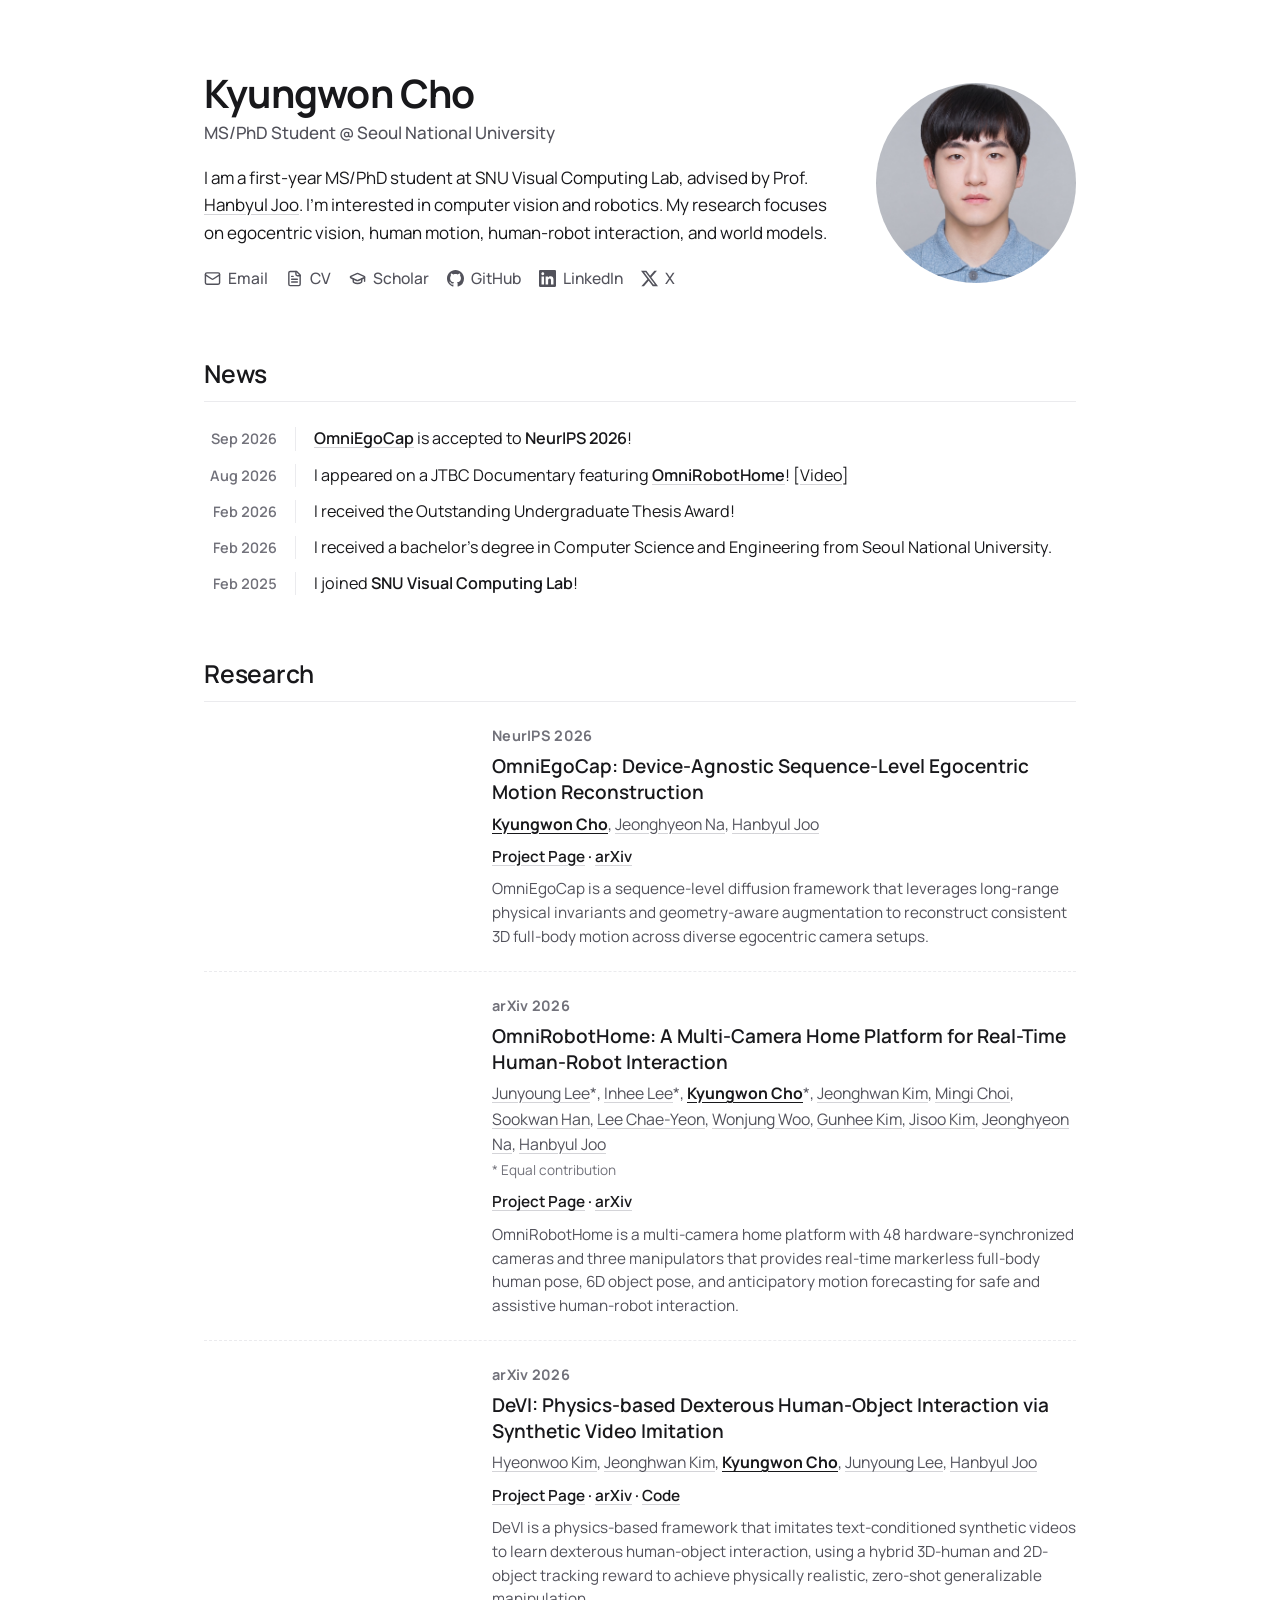
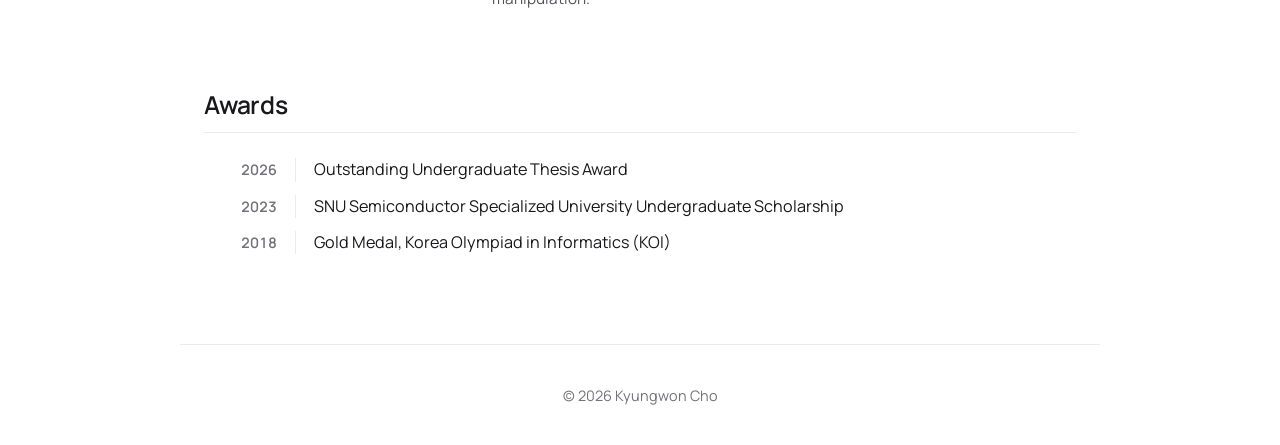
==== commit 01734684: "Update CV (remove phone, OmniRobotHome/DeVI authors); OmniEgoCap title Device-Agnostic Co-Authored-B" ====
--- a/index.html
+++ b/index.html
@@ -158,7 +158,7 @@
             <div>
               <p class="pub-venue"><span>NeurIPS 2026</span></p>
               <h3 class="pub-title">
-                OmniEgoCap: Camera-Agnostic Sequence-Level Egocentric Motion
+                OmniEgoCap: Device-Agnostic Sequence-Level Egocentric Motion
                 Reconstruction
               </h3>
               <p class="pub-authors">
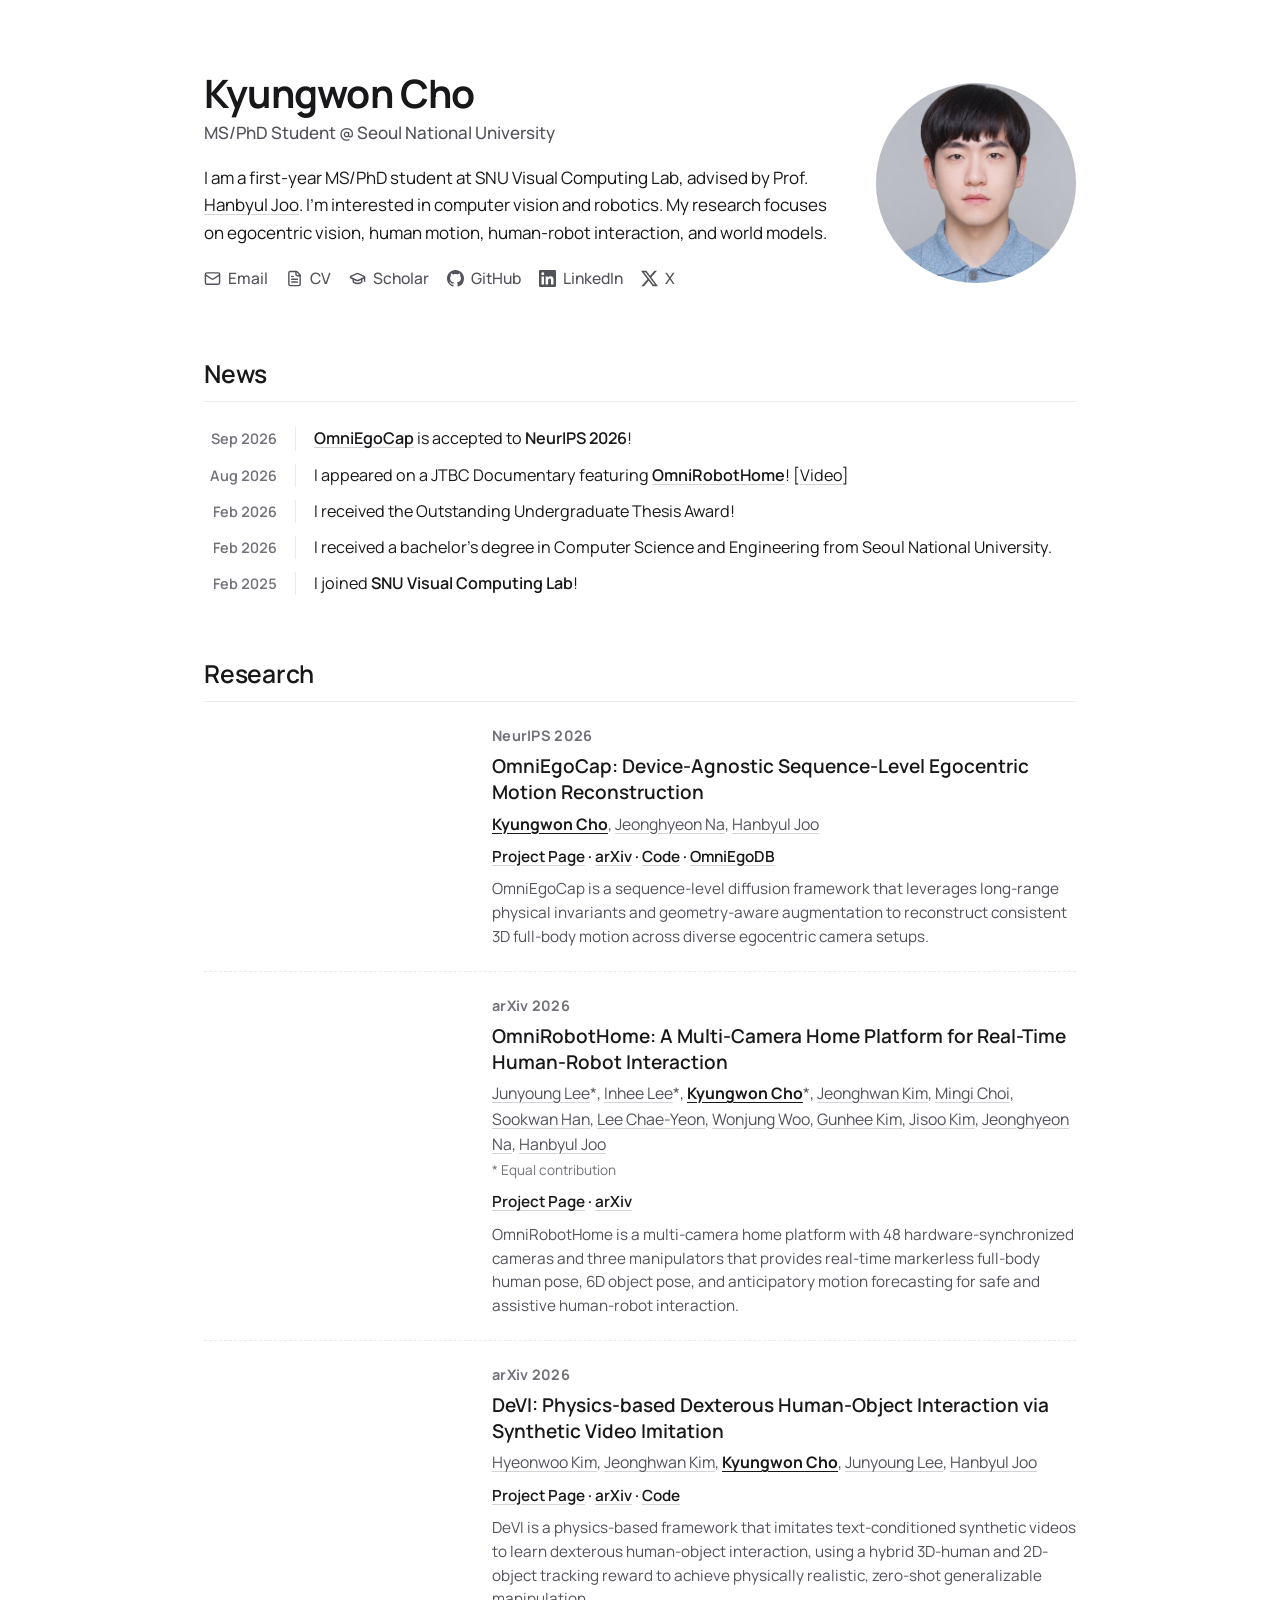
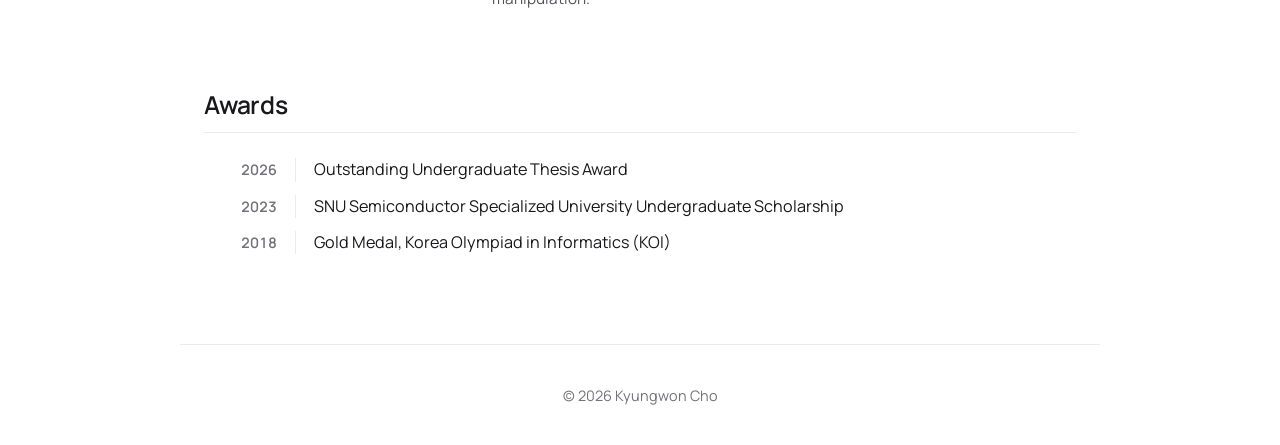
==== commit 4370b892: "Homepage: OmniEgoCap Code and OmniEgoDB links, new teaser Co-Authored-By: Claude Opus 5.5 (1M contex" ====
--- a/index.html
+++ b/index.html
@@ -170,6 +170,10 @@
                 <a href="https://kyungwoncho.github.io/OmniEgoCap">Project Page</a>
                 &middot;
                 <a href="https://arxiv.org/abs/2512.19283">arXiv</a>
+                &middot;
+                <a href="https://github.com/KyungWonCho/OmniEgoCap">Code</a>
+                &middot;
+                <a href="https://huggingface.co/datasets/cscandkswon/OmniEgoDB">OmniEgoDB</a>
               </p>
               <p class="pub-summary">
                 OmniEgoCap is a sequence-level diffusion framework that leverages
